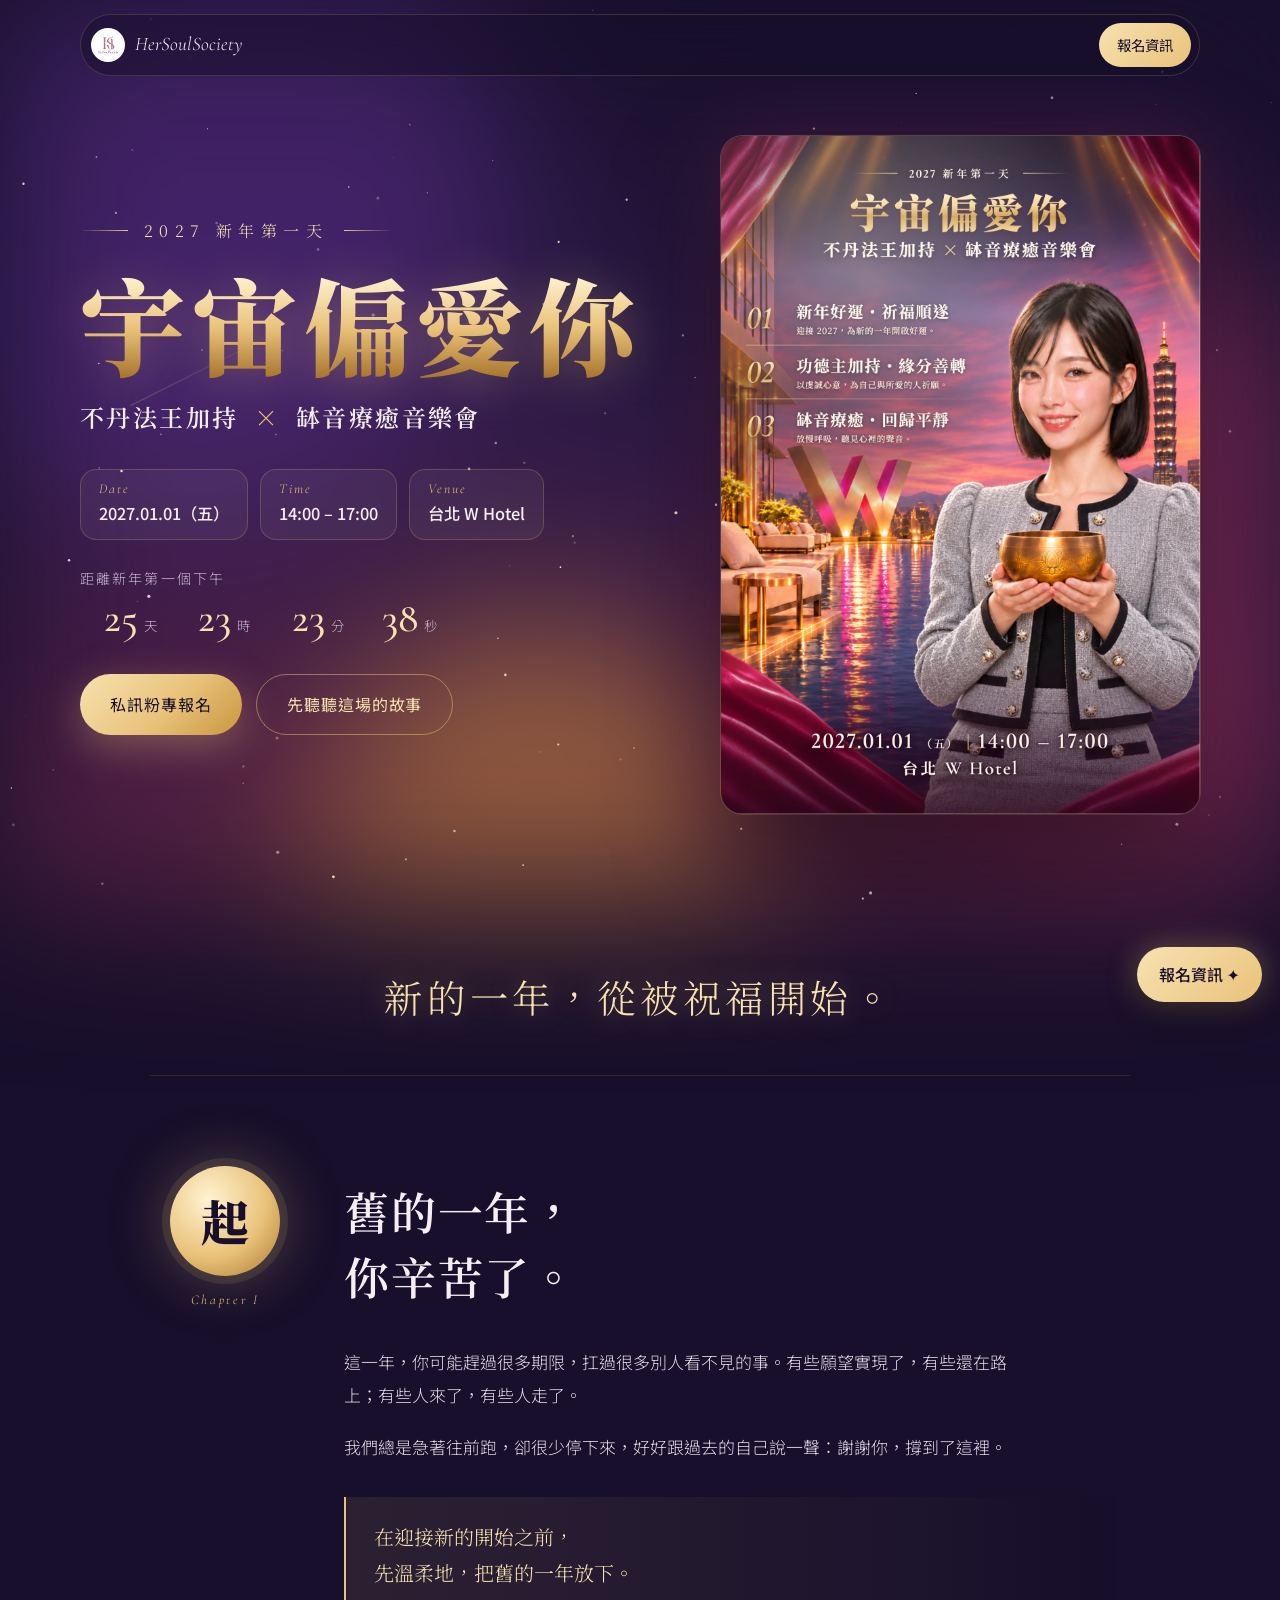
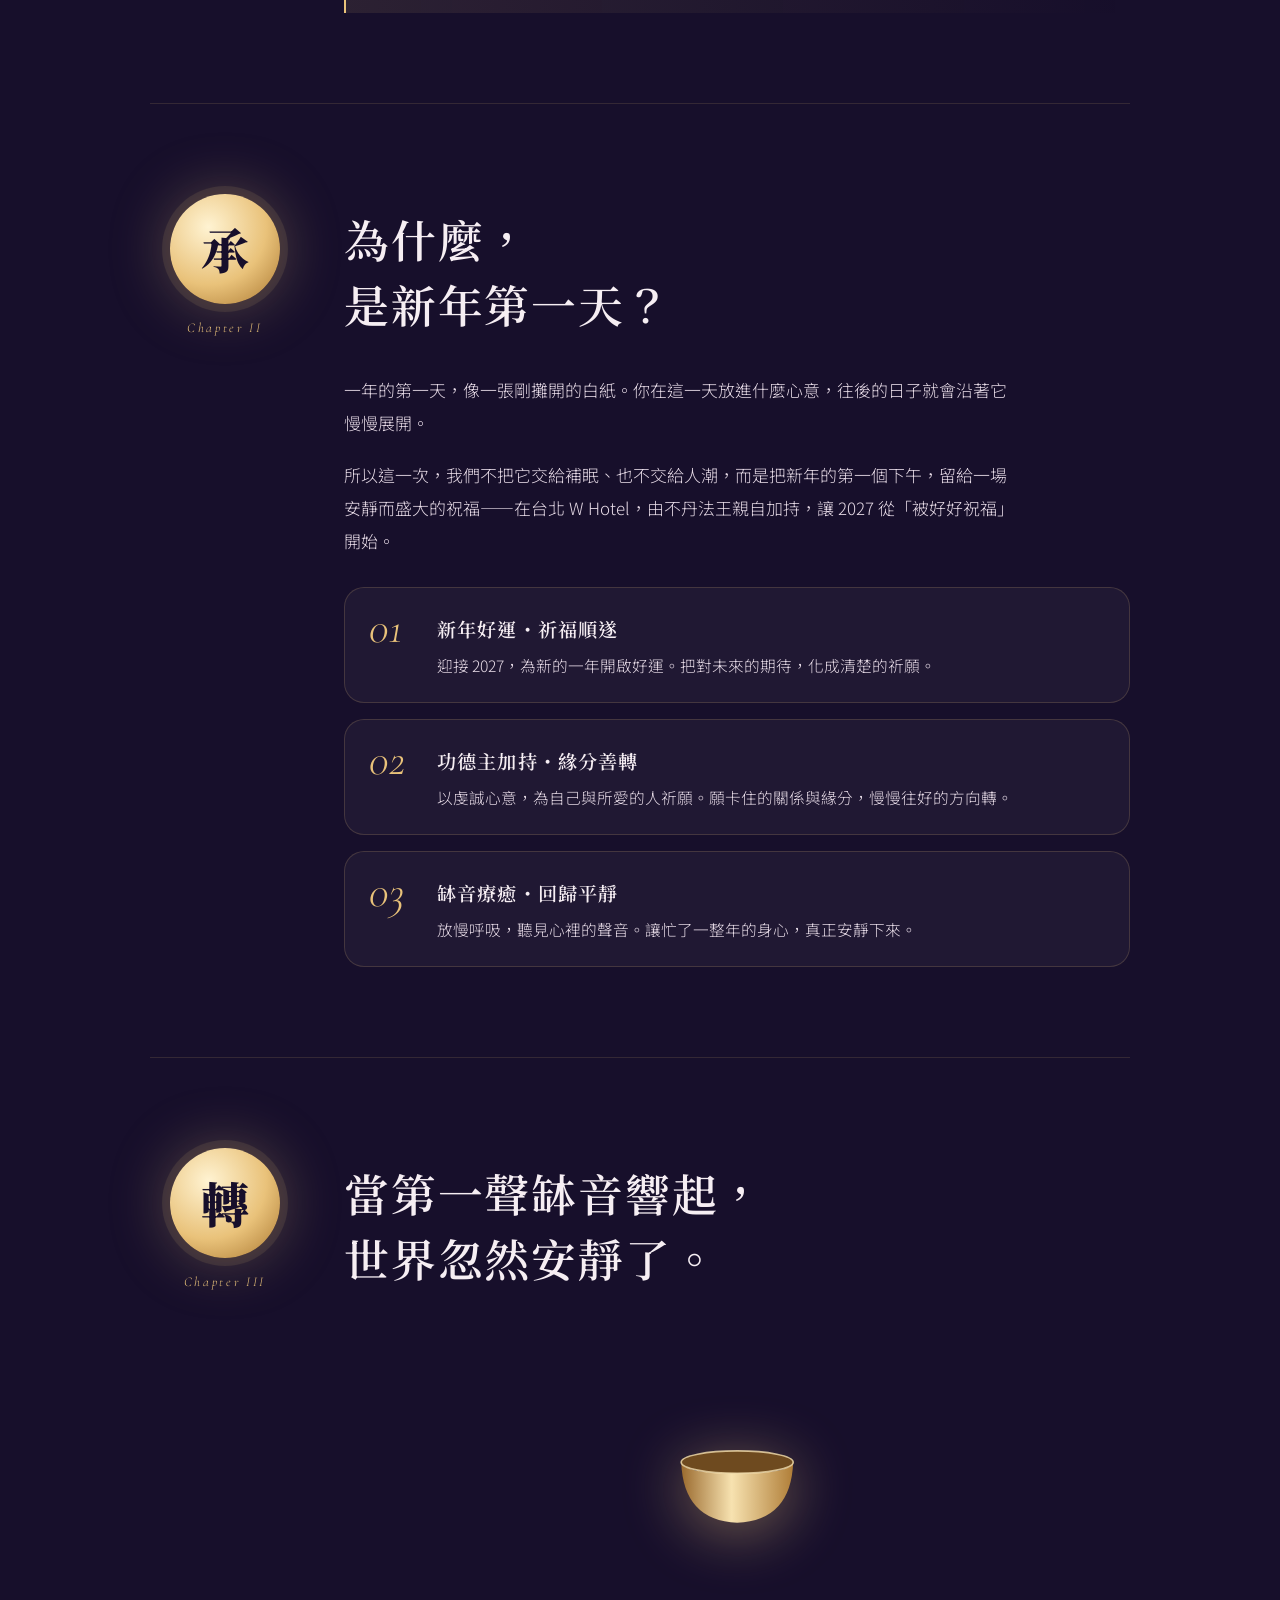
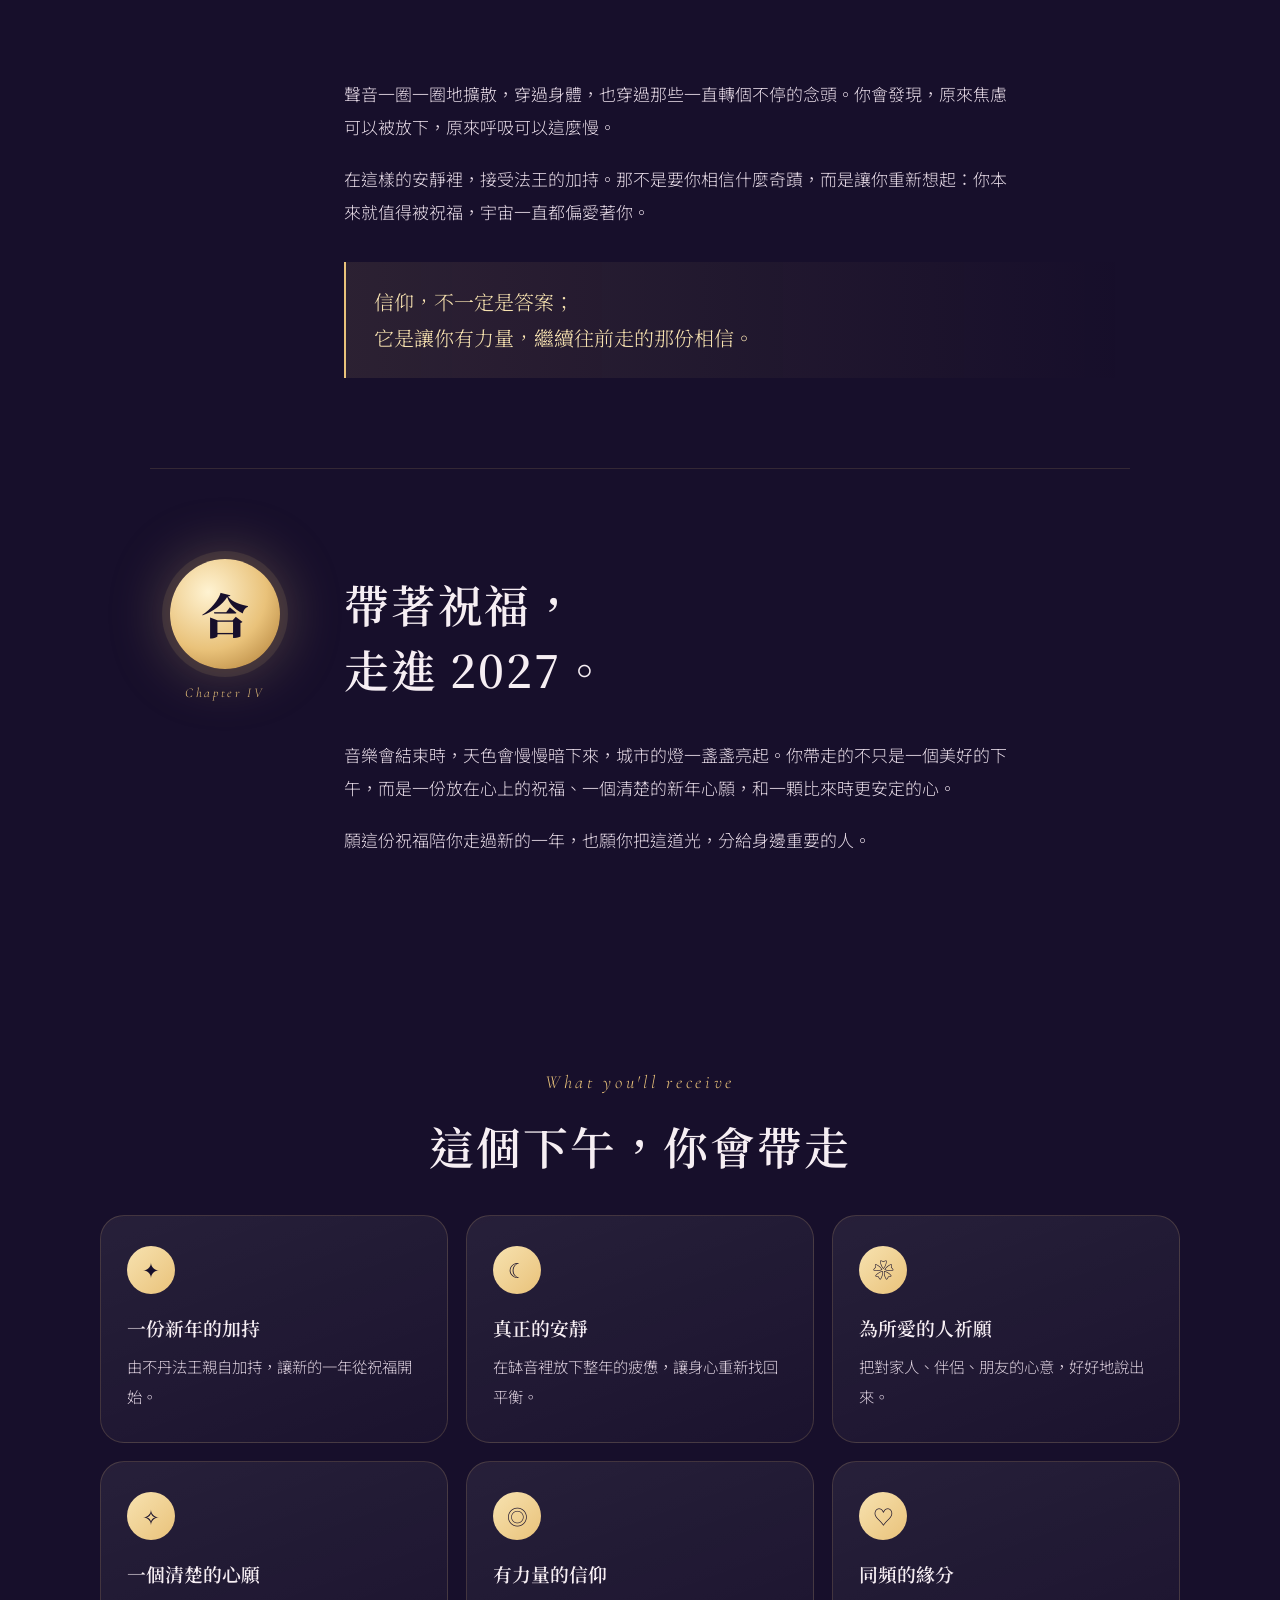
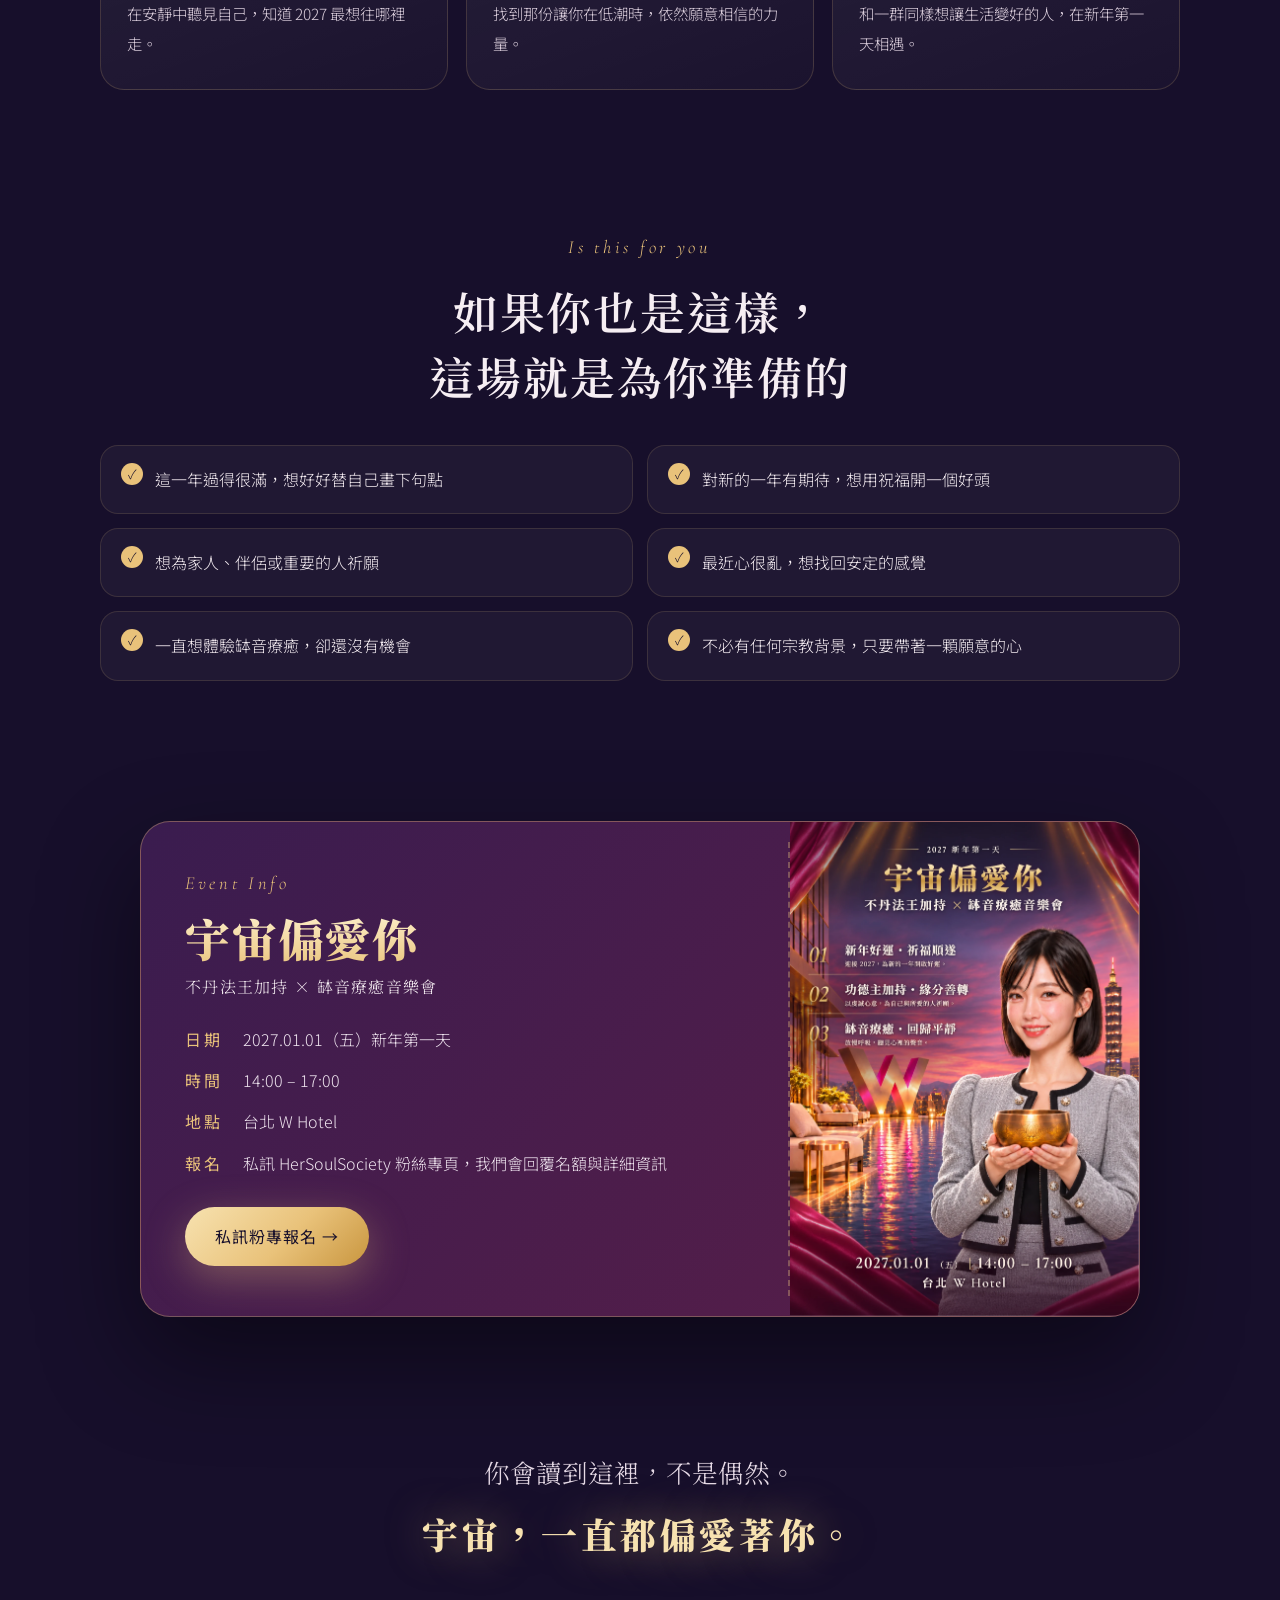
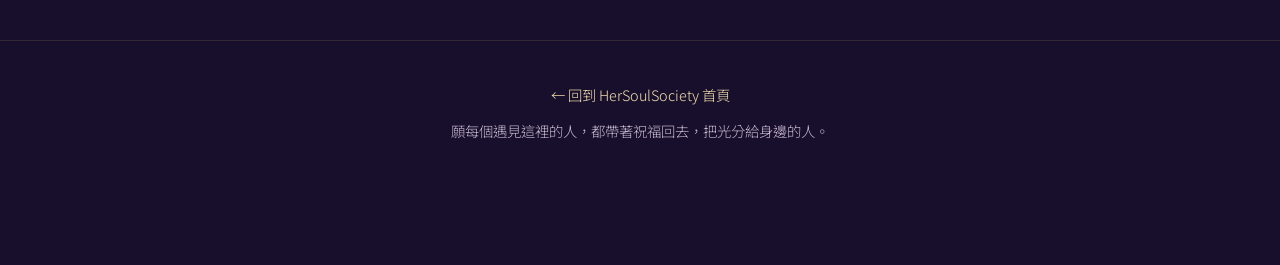
==== newyear-2027.html @ 0fa9db18 "新增 1/1 宇宙偏愛你 專屬活動頁（起承轉合、可以得到什麼、適合誰、倒數），首頁加主打入口 Co-Authored-By: Claude Opus 5.5 <noreply@anthropic.co" ====
<!doctype html>
<html lang="zh-Hant">
<head>
<meta charset="utf-8">
<meta name="viewport" content="width=device-width, initial-scale=1, viewport-fit=cover">
<title>宇宙偏愛你｜2027 新年第一天 不丹法王加持 × 缽音療癒音樂會｜HerSoulSociety</title>
<meta name="description" content="2027.01.01（五）14:00–17:00，台北 W Hotel。新年第一天，在不丹法王的加持與缽音之中，為自己和所愛的人許下新一年的心願。">
<meta property="og:title" content="宇宙偏愛你｜2027 新年第一天 不丹法王加持 × 缽音療癒音樂會">
<meta property="og:description" content="2027.01.01（五）14:00–17:00・台北 W Hotel。把新年的第一個下午，留給自己。">
<meta property="og:image" content="assets/events/2027-01-01_universe-loves-you.webp">
<link rel="icon" href="assets/hs_logo.png">
<link rel="preconnect" href="https://fonts.googleapis.com">
<link rel="preconnect" href="https://fonts.gstatic.com" crossorigin>
<link href="https://fonts.googleapis.com/css2?family=Cormorant+Garamond:ital,wght@0,500;1,400;1,500&family=Noto+Sans+TC:wght@300;400;500&family=Noto+Serif+TC:wght@400;600;900&display=swap" rel="stylesheet">
<link rel="stylesheet" href="newyear.css">
</head>
<body>

<!-- 進場：絲絨布幕拉開 -->
<div class="curtain" aria-hidden="true">
  <i class="c-l"></i><i class="c-r"></i>
  <p class="c-txt"><small>2027 ・ New Year's Day</small>宇宙偏愛你</p>
</div>

<canvas id="stars" aria-hidden="true"></canvas>
<div class="sky" aria-hidden="true"><i class="s1"></i><i class="s2"></i><i class="s3"></i></div>
<div id="bar" aria-hidden="true"></div>

<header class="top">
  <a class="back" href="./"><img src="assets/hs_logo.png" alt=""><span>HerSoulSociety</span></a>
  <a class="top-cta" href="#join">報名資訊</a>
</header>

<main>

  <!-- 首屏 -->
  <section class="hero">
    <div class="hero-text">
      <p class="kicker rv"><span></span>2027 新年第一天<span></span></p>
      <h1 class="title" aria-label="宇宙偏愛你">
        <span style="--i:0">宇</span><span style="--i:1">宙</span><span style="--i:2">偏</span><span style="--i:3">愛</span><span style="--i:4">你</span>
      </h1>
      <p class="sub rv" style="--d:.9s">不丹法王加持 <em>×</em> 缽音療癒音樂會</p>
      <ul class="facts rv" style="--d:1.1s">
        <li><small>Date</small><b>2027.01.01（五）</b></li>
        <li><small>Time</small><b>14:00 – 17:00</b></li>
        <li><small>Venue</small><b>台北 W Hotel</b></li>
      </ul>
      <div class="count rv" style="--d:1.3s" id="count" aria-live="off">
        <span class="cl">距離新年第一個下午</span>
        <div class="cd"><b id="cdD">--</b><small>天</small><b id="cdH">--</b><small>時</small><b id="cdM">--</b><small>分</small><b id="cdS">--</b><small>秒</small></div>
      </div>
      <div class="cta rv" style="--d:1.5s">
        <a class="btn gold" href="https://www.facebook.com/share/1E7W6JuRWN/?mibextid=wwXIfr" target="_blank" rel="noopener"><span>私訊粉專報名</span></a>
        <a class="btn line" href="#rise"><span>先聽聽這場的故事</span></a>
      </div>
    </div>
    <div class="hero-poster rv" style="--d:.5s">
      <div class="tilt" id="tilt">
        <img src="assets/events/2027-01-01_universe-loves-you.webp" alt="宇宙偏愛你 活動海報：2027.01.01（五）14:00–17:00，台北 W Hotel">
        <i class="sheen"></i>
      </div>
    </div>
  </section>

  <p class="lead-line rv">新的一年，<br class="m">從被祝福開始。</p>

  <!-- 起 -->
  <section class="chapter" id="rise">
    <div class="ch-mark rv"><b>起</b><small>Chapter I</small></div>
    <div class="ch-body">
      <h2 class="rv">舊的一年，<br>你辛苦了。</h2>
      <p class="rv">這一年，你可能趕過很多期限，扛過很多別人看不見的事。有些願望實現了，有些還在路上；有些人來了，有些人走了。</p>
      <p class="rv">我們總是急著往前跑，卻很少停下來，好好跟過去的自己說一聲：謝謝你，撐到了這裡。</p>
      <blockquote class="rv">在迎接新的開始之前，<br>先溫柔地，把舊的一年放下。</blockquote>
    </div>
  </section>

  <!-- 承 -->
  <section class="chapter" id="carry">
    <div class="ch-mark rv"><b>承</b><small>Chapter II</small></div>
    <div class="ch-body">
      <h2 class="rv">為什麼，<br>是新年第一天？</h2>
      <p class="rv">一年的第一天，像一張剛攤開的白紙。你在這一天放進什麼心意，往後的日子就會沿著它慢慢展開。</p>
      <p class="rv">所以這一次，我們不把它交給補眠、也不交給人潮，而是把新年的第一個下午，留給一場安靜而盛大的祝福——在台北 W Hotel，由不丹法王親自加持，讓 2027 從「被好好祝福」開始。</p>
      <div class="pillars">
        <article class="pl rv"><em>01</em><h3>新年好運・祈福順遂</h3><p>迎接 2027，為新的一年開啟好運。把對未來的期待，化成清楚的祈願。</p></article>
        <article class="pl rv"><em>02</em><h3>功德主加持・緣分善轉</h3><p>以虔誠心意，為自己與所愛的人祈願。願卡住的關係與緣分，慢慢往好的方向轉。</p></article>
        <article class="pl rv"><em>03</em><h3>缽音療癒・回歸平靜</h3><p>放慢呼吸，聽見心裡的聲音。讓忙了一整年的身心，真正安靜下來。</p></article>
      </div>
    </div>
  </section>

  <!-- 轉 -->
  <section class="chapter turn" id="turn">
    <div class="ch-mark rv"><b>轉</b><small>Chapter III</small></div>
    <div class="ch-body">
      <h2 class="rv">當第一聲缽音響起，<br>世界忽然安靜了。</h2>
      <div class="bowl-wrap rv" aria-hidden="true">
        <i class="wave"></i><i class="wave"></i><i class="wave"></i><i class="wave"></i>
        <svg class="bowl" viewBox="0 0 120 80"><defs><linearGradient id="bg" x1="0" x2="1"><stop offset="0" stop-color="#9A6A2E"/><stop offset=".45" stop-color="#F7E2B0"/><stop offset="1" stop-color="#B07E38"/></linearGradient></defs>
          <ellipse cx="60" cy="18" rx="50" ry="10" fill="#6E4A1F"/><path d="M10 18 Q12 70 60 72 Q108 70 110 18 Q108 28 60 28 Q12 28 10 18Z" fill="url(#bg)"/><ellipse cx="60" cy="18" rx="50" ry="10" fill="none" stroke="#F7E2B0" stroke-width="1.5" opacity=".8"/></svg>
      </div>
      <p class="rv">聲音一圈一圈地擴散，穿過身體，也穿過那些一直轉個不停的念頭。你會發現，原來焦慮可以被放下，原來呼吸可以這麼慢。</p>
      <p class="rv">在這樣的安靜裡，接受法王的加持。那不是要你相信什麼奇蹟，而是讓你重新想起：你本來就值得被祝福，宇宙一直都偏愛著你。</p>
      <blockquote class="rv">信仰，不一定是答案；<br>它是讓你有力量，繼續往前走的那份相信。</blockquote>
    </div>
  </section>

  <!-- 合 -->
  <section class="chapter" id="close">
    <div class="ch-mark rv"><b>合</b><small>Chapter IV</small></div>
    <div class="ch-body">
      <h2 class="rv">帶著祝福，<br>走進 2027。</h2>
      <p class="rv">音樂會結束時，天色會慢慢暗下來，城市的燈一盞盞亮起。你帶走的不只是一個美好的下午，而是一份放在心上的祝福、一個清楚的新年心願，和一顆比來時更安定的心。</p>
      <p class="rv">願這份祝福陪你走過新的一年，也願你把這道光，分給身邊重要的人。</p>
    </div>
  </section>

  <!-- 你可以得到什麼 -->
  <section class="gain">
    <p class="label rv">What you'll receive</p>
    <h2 class="rv">這個下午，你會帶走</h2>
    <div class="gain-grid">
      <article class="g rv"><i>✦</i><h3>一份新年的加持</h3><p>由不丹法王親自加持，讓新的一年從祝福開始。</p></article>
      <article class="g rv"><i>☾</i><h3>真正的安靜</h3><p>在缽音裡放下整年的疲憊，讓身心重新找回平衡。</p></article>
      <article class="g rv"><i>❀</i><h3>為所愛的人祈願</h3><p>把對家人、伴侶、朋友的心意，好好地說出來。</p></article>
      <article class="g rv"><i>✧</i><h3>一個清楚的心願</h3><p>在安靜中聽見自己，知道 2027 最想往哪裡走。</p></article>
      <article class="g rv"><i>◎</i><h3>有力量的信仰</h3><p>找到那份讓你在低潮時，依然願意相信的力量。</p></article>
      <article class="g rv"><i>♡</i><h3>同頻的緣分</h3><p>和一群同樣想讓生活變好的人，在新年第一天相遇。</p></article>
    </div>
  </section>

  <!-- 適合誰 -->
  <section class="for">
    <p class="label rv">Is this for you</p>
    <h2 class="rv">如果你也是這樣，<br>這場就是為你準備的</h2>
    <ul class="for-list">
      <li class="rv">這一年過得很滿，想好好替自己畫下句點</li>
      <li class="rv">對新的一年有期待，想用祝福開一個好頭</li>
      <li class="rv">想為家人、伴侶或重要的人祈願</li>
      <li class="rv">最近心很亂，想找回安定的感覺</li>
      <li class="rv">一直想體驗缽音療癒，卻還沒有機會</li>
      <li class="rv">不必有任何宗教背景，只要帶著一顆願意的心</li>
    </ul>
  </section>

  <!-- 報名資訊 -->
  <section class="join" id="join">
    <div class="ticket rv">
      <div class="t-left">
        <p class="label">Event Info</p>
        <h2>宇宙偏愛你</h2>
        <p class="t-sub">不丹法王加持 × 缽音療癒音樂會</p>
        <dl>
          <dt>日期</dt><dd>2027.01.01（五）新年第一天</dd>
          <dt>時間</dt><dd>14:00 – 17:00</dd>
          <dt>地點</dt><dd>台北 W Hotel</dd>
          <dt>報名</dt><dd>私訊 HerSoulSociety 粉絲專頁，我們會回覆名額與詳細資訊</dd>
        </dl>
        <a class="btn gold" href="https://www.facebook.com/share/1E7W6JuRWN/?mibextid=wwXIfr" target="_blank" rel="noopener"><span>私訊粉專報名 →</span></a>
      </div>
      <div class="t-right"><img src="assets/events/2027-01-01_universe-loves-you.webp" alt="" loading="lazy"></div>
    </div>
  </section>

  <p class="final rv">你會讀到這裡，不是偶然。<br><b>宇宙，一直都偏愛著你。</b></p>
</main>

<footer>
  <a href="./">← 回到 HerSoulSociety 首頁</a>
  <span>願每個遇見這裡的人，都帶著祝福回去，把光分給身邊的人。</span>
</footer>

<a class="float-cta" href="#join">報名資訊 ✦</a>

<script src="newyear.js"></script>
</body>
</html>
---- newyear.css ----
/* 2027 新年音樂會 專屬頁：配色取自海報（夜紫、絲絨酒紅、金） */
:root{
  --night:#170F2B; --plum:#2C1A45; --wine:#7A1E4B; --magenta:#C2457E;
  --gold:#E9C27A; --gold2:#F7E2B0; --cream:#F6EEF3; --muted:#C9B8D2;
  --serif:"Noto Serif TC",serif; --sans:"Noto Sans TC",system-ui,sans-serif; --en:"Cormorant Garamond",serif;
  --ease:cubic-bezier(.22,.8,.24,1);
}
*{box-sizing:border-box;margin:0;padding:0}
html{overflow-x:clip;scroll-behavior:smooth;scroll-padding-top:80px}
body{background:var(--night);color:var(--cream);font-family:var(--sans);font-weight:300;line-height:1.95;-webkit-font-smoothing:antialiased}
a{color:inherit;text-decoration:none}
img{display:block;max-width:100%}
::selection{background:var(--gold);color:var(--night)}

/* ── 進場布幕 ── */
.curtain{position:fixed;inset:0;z-index:100;pointer-events:none}
.curtain i{position:absolute;top:0;bottom:0;width:51%;
  background:repeating-linear-gradient(90deg,#4A0E2C 0 18px,#7A1E4B 34px,#5A1235 52px,#8E2A5A 66px,#4A0E2C 84px);
  box-shadow:inset 0 -80px 120px rgba(0,0,0,.45);animation:open 1.6s 1.1s var(--ease) forwards}
.curtain .c-l{left:0;transform-origin:left}.curtain .c-r{right:0;transform-origin:right;animation-name:openR}
@keyframes open{to{transform:translateX(-100%) scaleX(.6)}}
@keyframes openR{to{transform:translateX(100%) scaleX(.6)}}
.c-txt{position:absolute;inset:0;display:flex;flex-direction:column;align-items:center;justify-content:center;z-index:2;
  font-family:var(--serif);font-weight:900;font-size:clamp(2.4rem,7vw,4.4rem);letter-spacing:.12em;color:var(--gold2);
  text-shadow:0 0 40px rgba(233,194,122,.6);animation:ctxt 2.4s var(--ease) forwards}
.c-txt small{font-family:var(--en);font-style:italic;font-weight:400;font-size:1.1rem;letter-spacing:.3em;opacity:.8}
@keyframes ctxt{0%{opacity:0;filter:blur(10px)}30%,55%{opacity:1;filter:blur(0)}100%{opacity:0;transform:scale(1.08)}}

/* ── 背景：星空與流動的光 ── */
#stars{position:fixed;inset:0;width:100%;height:100%;z-index:-1;pointer-events:none}
.sky{position:fixed;inset:0;z-index:-2;overflow:hidden;filter:blur(80px);
  background:linear-gradient(180deg,#170F2B 0%,#2C1A45 45%,#4A1D45 80%,#5E2240 100%)}
.sky i{position:absolute;border-radius:50%;opacity:.55}
.s1{width:50vw;height:50vw;left:-10vw;top:-10vw;background:#5B2E8C;animation:d1 26s ease-in-out infinite alternate}
.s2{width:44vw;height:44vw;right:-12vw;top:30vh;background:#B23A6E;animation:d2 30s ease-in-out infinite alternate}
.s3{width:36vw;height:36vw;left:24vw;bottom:-14vw;background:#C98A3A;opacity:.35;animation:d1 34s ease-in-out infinite alternate-reverse}
@keyframes d1{to{transform:translate(12vw,12vh) scale(1.15)}}
@keyframes d2{to{transform:translate(-14vw,-10vh) scale(.9)}}
#bar{position:fixed;left:0;top:0;height:3px;width:100%;z-index:60;transform-origin:0 50%;transform:scaleX(0);
  background:linear-gradient(90deg,var(--magenta),var(--gold))}

/* ── 頂部 ── */
.top{position:fixed;top:14px;left:50%;transform:translateX(-50%);z-index:50;width:min(1120px,calc(100% - 28px));
  display:flex;justify-content:space-between;align-items:center;padding:8px 8px 8px 10px;border-radius:999px;
  background:rgba(23,15,43,.5);backdrop-filter:blur(16px);-webkit-backdrop-filter:blur(16px);border:1px solid rgba(233,194,122,.18)}
.back{display:flex;align-items:center;gap:10px;font-family:var(--en);font-style:italic;font-size:1.2rem}
.back img{width:34px;height:34px;border-radius:50%;background:#fff}
.top-cta{padding:8px 18px;border-radius:999px;font-size:.9rem;font-weight:400;color:var(--night);background:linear-gradient(135deg,var(--gold2),var(--gold))}

/* ── 共用 ── */
.rv{opacity:0;transform:translateY(34px);filter:blur(8px);transition:opacity 1.1s var(--ease),transform 1.1s var(--ease),filter 1.1s var(--ease);transition-delay:var(--d,0s)}
.rv.in{opacity:1;transform:none;filter:none}
.label{font-family:var(--en);font-style:italic;font-size:1.15rem;letter-spacing:.2em;color:var(--gold)}
h2{font-family:var(--serif);font-weight:600;font-size:clamp(1.8rem,4.2vw,2.8rem);line-height:1.45;letter-spacing:.04em;margin:.3em 0 .8em}
.btn{position:relative;display:inline-flex;align-items:center;justify-content:center;padding:14px 30px;border-radius:999px;font-weight:400;letter-spacing:.06em;overflow:hidden;transition:transform .4s var(--ease),box-shadow .4s}
.btn:hover{transform:translateY(-3px)}
.btn.gold{color:var(--night);background:linear-gradient(135deg,var(--gold2),var(--gold) 55%,#C9963F);box-shadow:0 12px 40px rgba(233,194,122,.35)}
.btn.gold::after{content:"";position:absolute;inset:0;background:linear-gradient(110deg,transparent 30%,rgba(255,255,255,.7) 50%,transparent 70%);transform:translateX(-120%);animation:shine 3.6s 2.5s ease-in-out infinite}
@keyframes shine{40%,100%{transform:translateX(120%)}}
.btn.line{border:1px solid rgba(233,194,122,.5);color:var(--gold2)}
.btn.line:hover{background:rgba(233,194,122,.1)}
.btn span{position:relative;z-index:1}

/* ── 首屏 ── */
.hero{min-height:100svh;display:grid;grid-template-columns:1.1fr .9fr;gap:56px;align-items:center;width:min(1120px,calc(100% - 40px));margin:0 auto;padding:120px 0 70px}
.kicker{display:flex;align-items:center;gap:16px;font-family:var(--serif);letter-spacing:.4em;color:var(--gold2);font-size:1rem}
.kicker span{width:48px;height:1px;background:linear-gradient(90deg,transparent,var(--gold))}
.kicker span:last-child{transform:scaleX(-1)}
.title{font-family:var(--serif);font-weight:900;font-size:clamp(3.4rem,10vw,6.6rem);line-height:1.15;letter-spacing:.06em;margin:.15em 0 .1em;white-space:nowrap}
.title span{display:inline-block;background:linear-gradient(180deg,#FFF3D2 10%,var(--gold) 55%,#A9762F 95%);-webkit-background-clip:text;background-clip:text;color:transparent;
  filter:drop-shadow(0 4px 24px rgba(233,194,122,.35));opacity:0;transform:translateY(40px) scale(.9);animation:rise 1.2s calc(2.2s + var(--i)*.13s) var(--ease) forwards}
@keyframes rise{to{opacity:1;transform:none}}
.sub{font-family:var(--serif);font-weight:600;font-size:clamp(1.1rem,2.4vw,1.5rem);letter-spacing:.1em}
.sub em{font-style:normal;color:var(--gold);margin:0 .3em}
.facts{list-style:none;display:flex;flex-wrap:wrap;gap:12px;margin:28px 0 22px}
.facts li{padding:10px 18px;border-radius:16px;background:rgba(255,255,255,.05);border:1px solid rgba(233,194,122,.22)}
.facts small{display:block;font-family:var(--en);font-style:italic;color:var(--gold);letter-spacing:.15em;font-size:.85rem;line-height:1.3}
.facts b{font-weight:500;font-size:1.02rem}
.count{margin-bottom:30px}
.cl{font-size:.88rem;color:var(--muted);letter-spacing:.15em}
.cd{display:flex;align-items:baseline;gap:6px;flex-wrap:wrap}
.cd b{font-family:var(--en);font-size:2.6rem;font-weight:500;color:var(--gold2);min-width:1.4em;text-align:right;line-height:1.2}
.cd small{margin-right:10px;color:var(--muted)}
.cta{display:flex;flex-wrap:wrap;gap:14px}
.hero-poster{perspective:1200px}
.tilt{position:relative;border-radius:22px;overflow:hidden;box-shadow:0 40px 100px rgba(0,0,0,.55),0 0 0 1px rgba(233,194,122,.3),0 0 80px rgba(194,69,126,.25);
  transform:rotateX(var(--rx,0deg)) rotateY(var(--ry,0deg));transition:transform .6s var(--ease);animation:float 7s ease-in-out infinite}
@keyframes float{50%{translate:0 -12px}}
.sheen{position:absolute;inset:0;background:radial-gradient(circle at var(--mx,30%) var(--my,20%),rgba(255,240,210,.35),transparent 45%);mix-blend-mode:screen;pointer-events:none}

.lead-line{text-align:center;font-family:var(--serif);font-size:clamp(1.6rem,4vw,2.4rem);letter-spacing:.12em;color:var(--gold2);padding:60px 20px 40px;text-shadow:0 0 30px rgba(233,194,122,.35)}
br.m{display:none}

/* ── 起承轉合 ── */
.chapter{display:grid;grid-template-columns:150px 1fr;gap:44px;width:min(980px,calc(100% - 40px));margin:0 auto;padding:90px 0;border-top:1px solid rgba(233,194,122,.14)}
.ch-mark{position:sticky;top:110px;align-self:start;text-align:center}
.ch-mark b{display:grid;place-items:center;width:110px;height:110px;margin:0 auto;border-radius:50%;font-family:var(--serif);font-weight:900;font-size:3rem;color:var(--night);
  background:radial-gradient(circle at 35% 30%,#FFF3D2,var(--gold) 55%,#A9762F);box-shadow:0 0 0 8px rgba(233,194,122,.1),0 0 60px rgba(233,194,122,.35)}
.ch-mark small{display:block;margin-top:12px;font-family:var(--en);font-style:italic;letter-spacing:.2em;color:var(--gold)}
.ch-body p{font-size:1.06rem;color:#E6DAE6;margin-bottom:1.1em;max-width:40em}
blockquote{margin:34px 0 0;padding:22px 28px;border-left:2px solid var(--gold);font-family:var(--serif);font-size:1.25rem;line-height:1.8;color:var(--gold2);
  background:linear-gradient(90deg,rgba(233,194,122,.1),transparent)}
.pillars{display:grid;gap:16px;margin-top:30px}
.pl{position:relative;padding:22px 26px 20px 92px;border-radius:20px;background:rgba(255,255,255,.04);border:1px solid rgba(233,194,122,.18);transition:background .4s,transform .4s var(--ease)}
.pl:hover{background:rgba(233,194,122,.08);transform:translateX(6px)}
.pl em{position:absolute;left:24px;top:14px;font-family:var(--en);font-size:2.8rem;font-style:italic;color:var(--gold);line-height:1.2}
.pl h3{font-family:var(--serif);font-weight:600;font-size:1.2rem;letter-spacing:.06em}
.pl p{margin:4px 0 0;font-size:.98rem}

.turn .bowl-wrap{position:relative;width:min(320px,80vw);aspect-ratio:1;margin:10px auto 30px;display:grid;place-items:center}
.bowl{width:42%;position:relative;z-index:2;filter:drop-shadow(0 10px 30px rgba(233,194,122,.45))}
.wave{position:absolute;inset:0;border-radius:50%;border:1.5px solid var(--gold);opacity:0;animation:wave 5.2s linear infinite}
.wave:nth-child(2){animation-delay:1.3s}.wave:nth-child(3){animation-delay:2.6s}.wave:nth-child(4){animation-delay:3.9s}
@keyframes wave{0%{transform:scale(.25);opacity:.9}100%{transform:scale(1);opacity:0}}

/* ── 得到什麼 ── */
.gain,.for{width:min(1080px,calc(100% - 40px));margin:0 auto;padding:100px 0 40px;text-align:center}
.gain-grid{display:grid;grid-template-columns:repeat(3,1fr);gap:18px;margin-top:10px;text-align:left}
.g{position:relative;padding:30px 26px;border-radius:24px;background:linear-gradient(160deg,rgba(255,255,255,.07),rgba(255,255,255,.02));border:1px solid rgba(233,194,122,.18);
  overflow:hidden;transition:transform .5s var(--ease),border-color .5s}
.g::before{content:"";position:absolute;inset:-1px;background:radial-gradient(circle at 50% 0,rgba(233,194,122,.25),transparent 60%);opacity:0;transition:opacity .5s}
.g:hover{transform:translateY(-6px);border-color:rgba(233,194,122,.5)}
.g:hover::before{opacity:1}
.g i{display:grid;place-items:center;width:48px;height:48px;border-radius:50%;font-style:normal;font-size:1.3rem;color:var(--night);background:linear-gradient(135deg,var(--gold2),var(--gold))}
.g h3{font-family:var(--serif);font-weight:600;font-size:1.18rem;margin:16px 0 6px}
.g p{font-size:.96rem;color:#DCCFDD}
.rv.g:nth-child(3n+2){transition-delay:.12s}.rv.g:nth-child(3n){transition-delay:.24s}

.for-list{list-style:none;display:grid;grid-template-columns:repeat(2,1fr);gap:14px;text-align:left;margin-top:10px}
.for-list li{position:relative;padding:18px 22px 18px 54px;border-radius:18px;background:rgba(255,255,255,.04);border:1px solid rgba(233,194,122,.14)}
.for-list li::before{content:"✓";position:absolute;left:20px;top:17px;width:22px;height:22px;border-radius:50%;display:grid;place-items:center;font-size:.8rem;line-height:1;color:var(--night);background:var(--gold)}

/* ── 報名票券 ── */
.join{width:min(1000px,calc(100% - 40px));margin:0 auto;padding:100px 0 40px}
.ticket{display:grid;grid-template-columns:1.3fr .7fr;border-radius:30px;overflow:hidden;background:linear-gradient(135deg,#3A1C4F,#5A1E48);
  border:1px solid rgba(233,194,122,.35);box-shadow:0 40px 100px rgba(0,0,0,.45)}
.t-left{padding:44px 44px 40px;position:relative}
.t-left::after{content:"";position:absolute;right:0;top:20px;bottom:20px;border-right:2px dashed rgba(233,194,122,.35)}
.t-left h2{margin:.1em 0 0;font-weight:900;background:linear-gradient(180deg,#FFF3D2,var(--gold));-webkit-background-clip:text;background-clip:text;color:transparent}
.t-sub{font-family:var(--serif);letter-spacing:.08em;margin-bottom:22px}
dl{display:grid;grid-template-columns:auto 1fr;gap:10px 20px;margin-bottom:28px}
dt{color:var(--gold);letter-spacing:.2em;font-weight:400}
dd{color:#EFE4EF}
.t-right img{width:100%;height:100%;object-fit:cover;object-position:50% 20%}

.final{text-align:center;font-family:var(--serif);font-size:clamp(1.2rem,3vw,1.6rem);line-height:2;padding:90px 20px 70px;color:#E6DAE6}
.final b{display:block;font-weight:900;font-size:1.4em;letter-spacing:.1em;color:var(--gold2);text-shadow:0 0 40px rgba(233,194,122,.5)}
footer{display:flex;flex-direction:column;align-items:center;gap:8px;padding:40px 20px 120px;border-top:1px solid rgba(233,194,122,.14);font-size:.9rem;color:var(--muted);text-align:center}
footer a{color:var(--gold2)}

.float-cta{position:fixed;right:18px;bottom:18px;z-index:40;padding:12px 22px;border-radius:999px;color:var(--night);font-weight:500;
  background:linear-gradient(135deg,var(--gold2),var(--gold));box-shadow:0 10px 30px rgba(0,0,0,.4),0 0 30px rgba(233,194,122,.4);
  transform:translateY(120px);transition:transform .6s var(--ease)}
.float-cta.on{transform:none}

/* ── 手機 ── */
@media (max-width:820px){
  .hero{grid-template-columns:1fr;gap:34px;padding-top:100px;text-align:center}
  .hero-poster{order:-1;width:min(330px,78vw);margin:0 auto}
  .kicker,.facts,.cta,.cd{justify-content:center}
  .chapter{grid-template-columns:1fr;gap:20px;padding:70px 0}
  .ch-mark{position:static;display:flex;align-items:center;gap:14px;text-align:left}
  .ch-mark b{width:70px;height:70px;font-size:2rem;margin:0}
  .gain-grid{grid-template-columns:1fr}
  .for-list{grid-template-columns:1fr}
  .ticket{grid-template-columns:1fr}
  .t-left{padding:32px 24px}
  .t-left::after{display:none}
  .t-right{display:none}
  .pl{padding-left:76px}
  .pl em{left:18px;font-size:2.3rem}
  br.m{display:inline}
  .top-cta{display:none}
}

@media (prefers-reduced-motion:reduce){
  *,*::before,*::after{animation:none!important;transition:none!important}
  .curtain{display:none}
  .rv{opacity:1;transform:none;filter:none}
  .title span{opacity:1;transform:none}
}
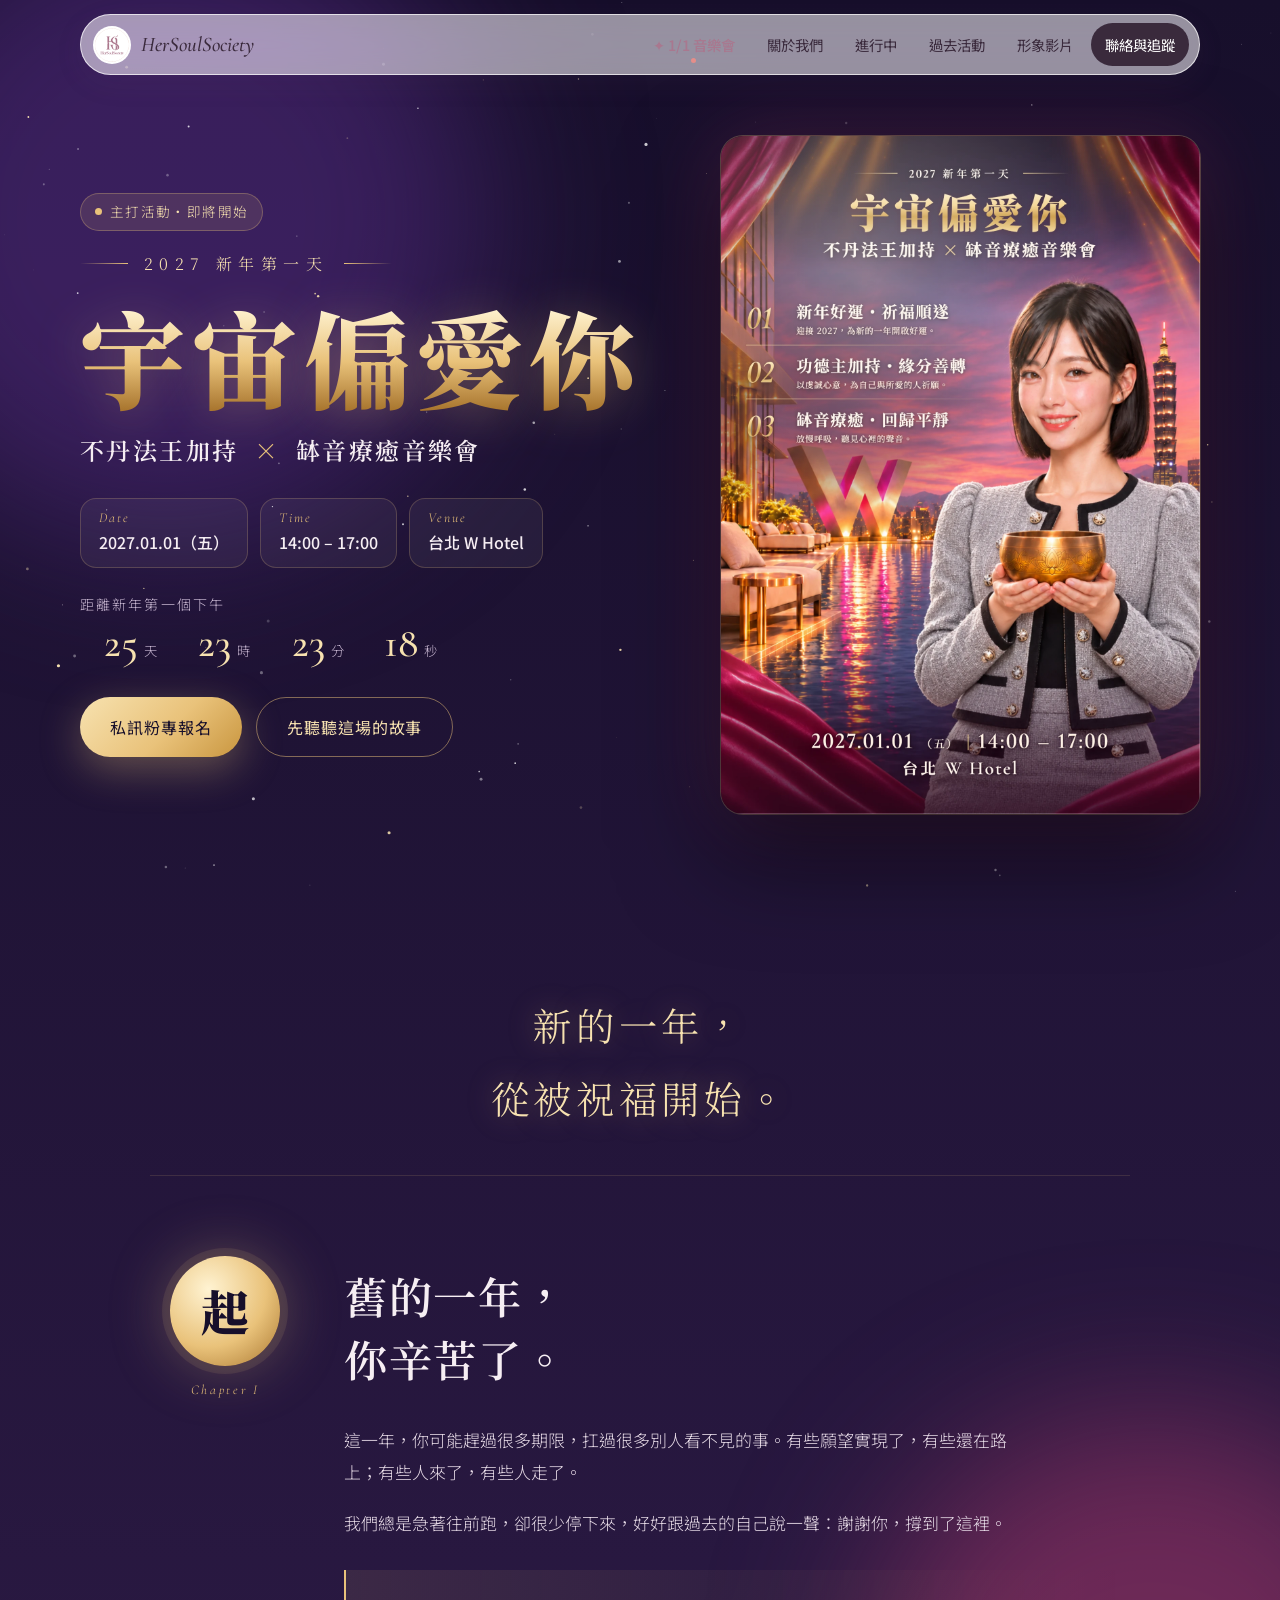
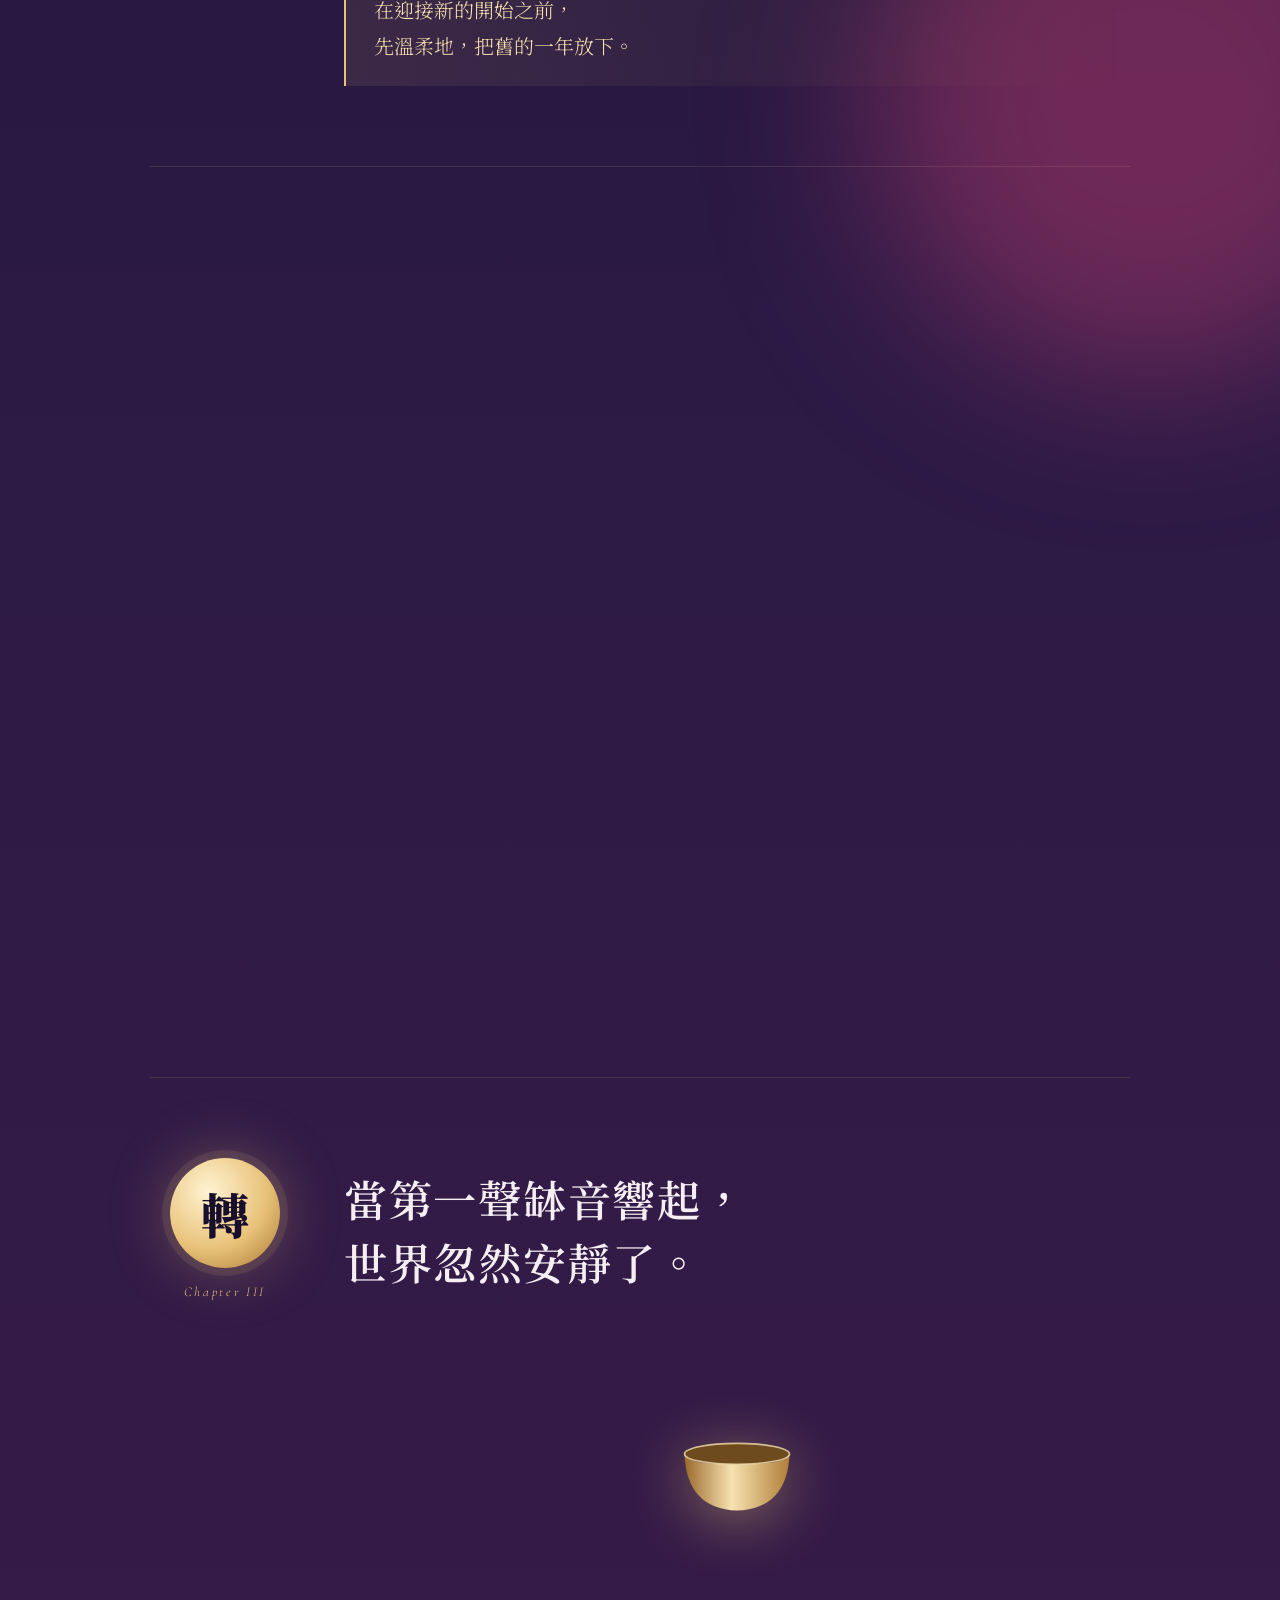
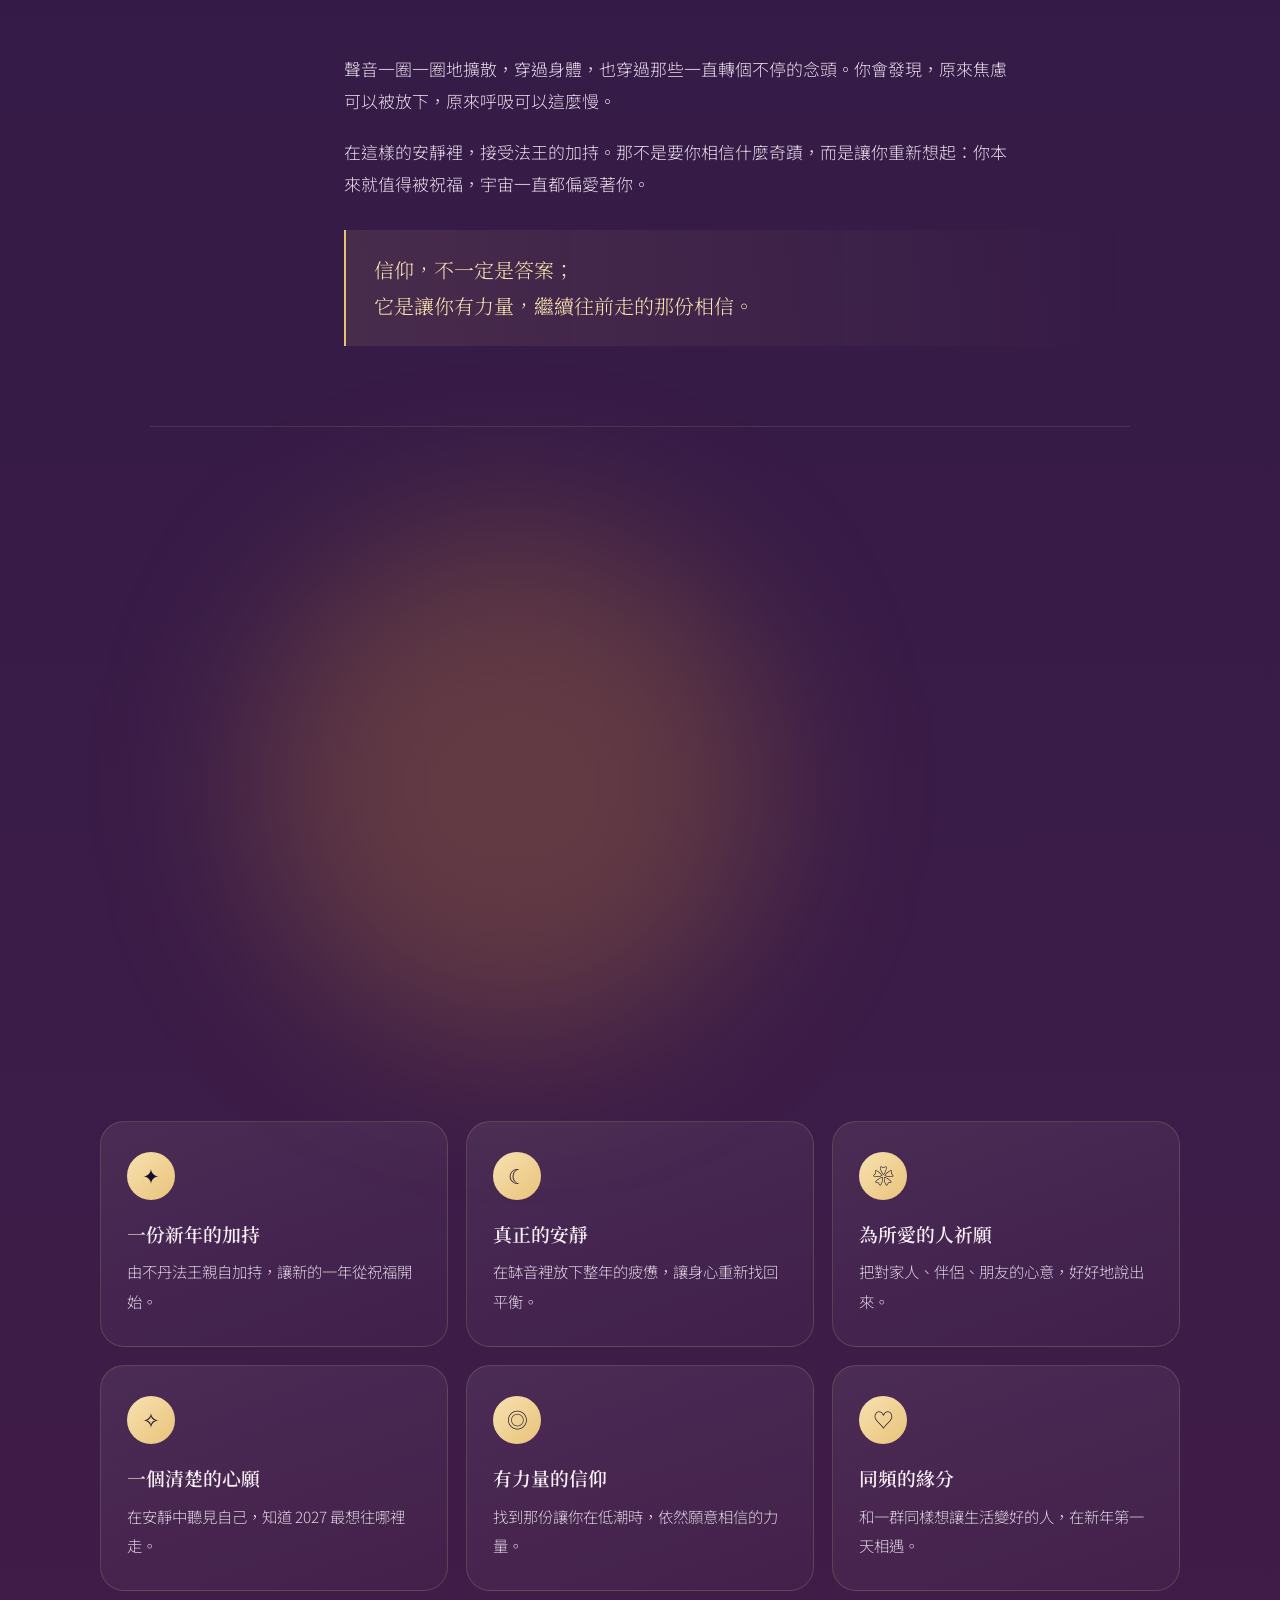
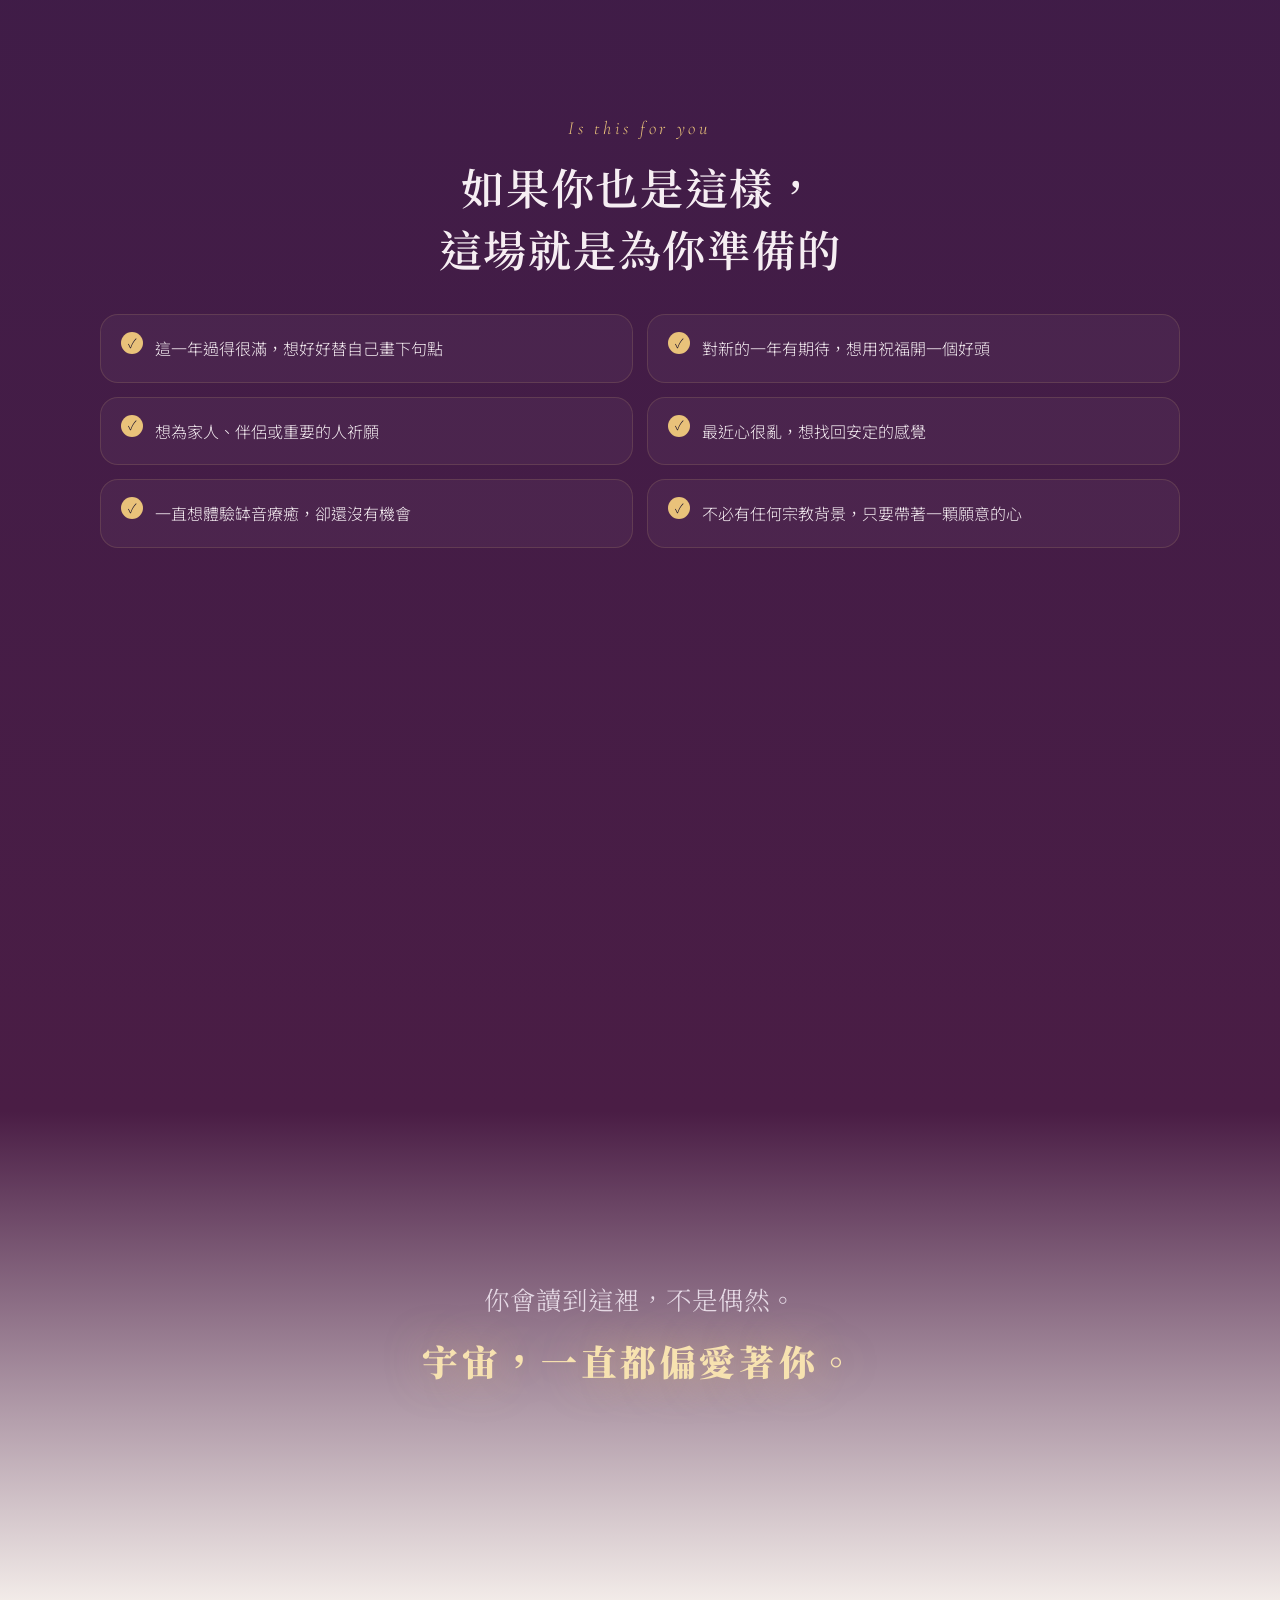
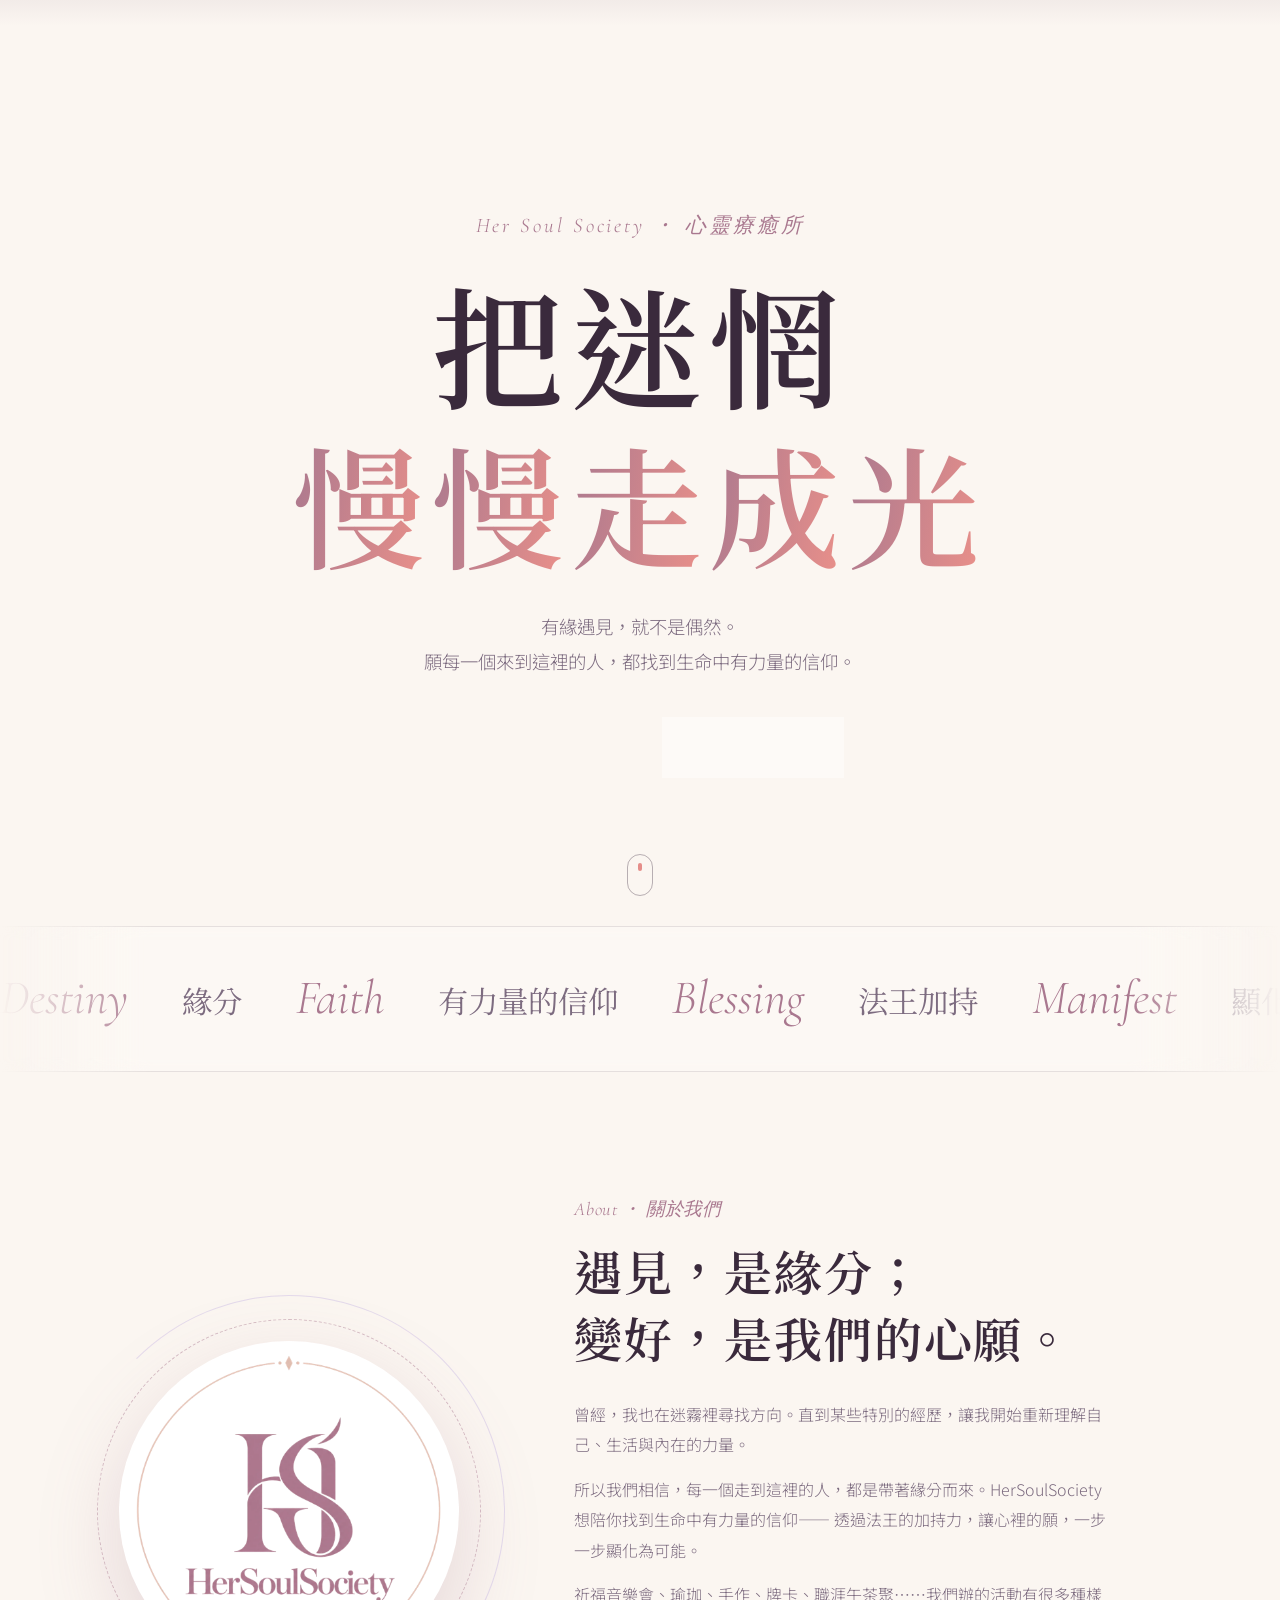
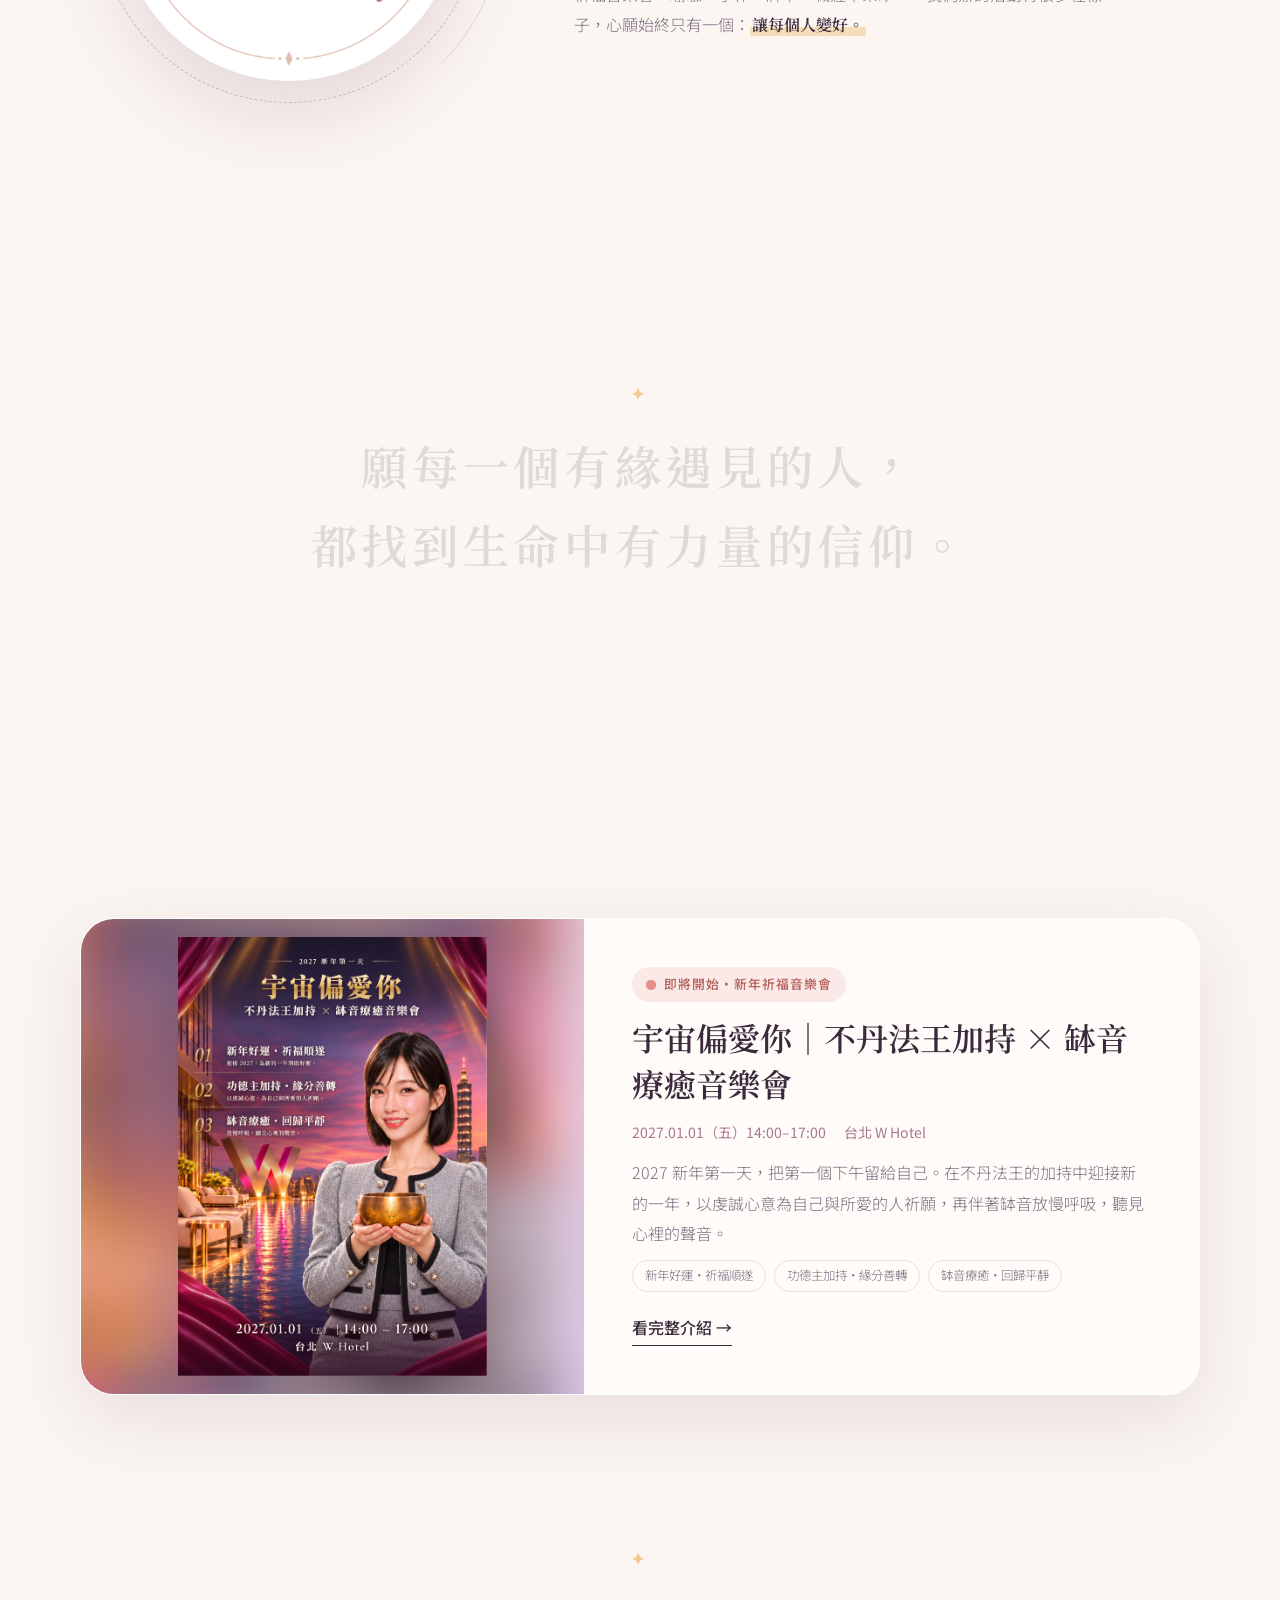
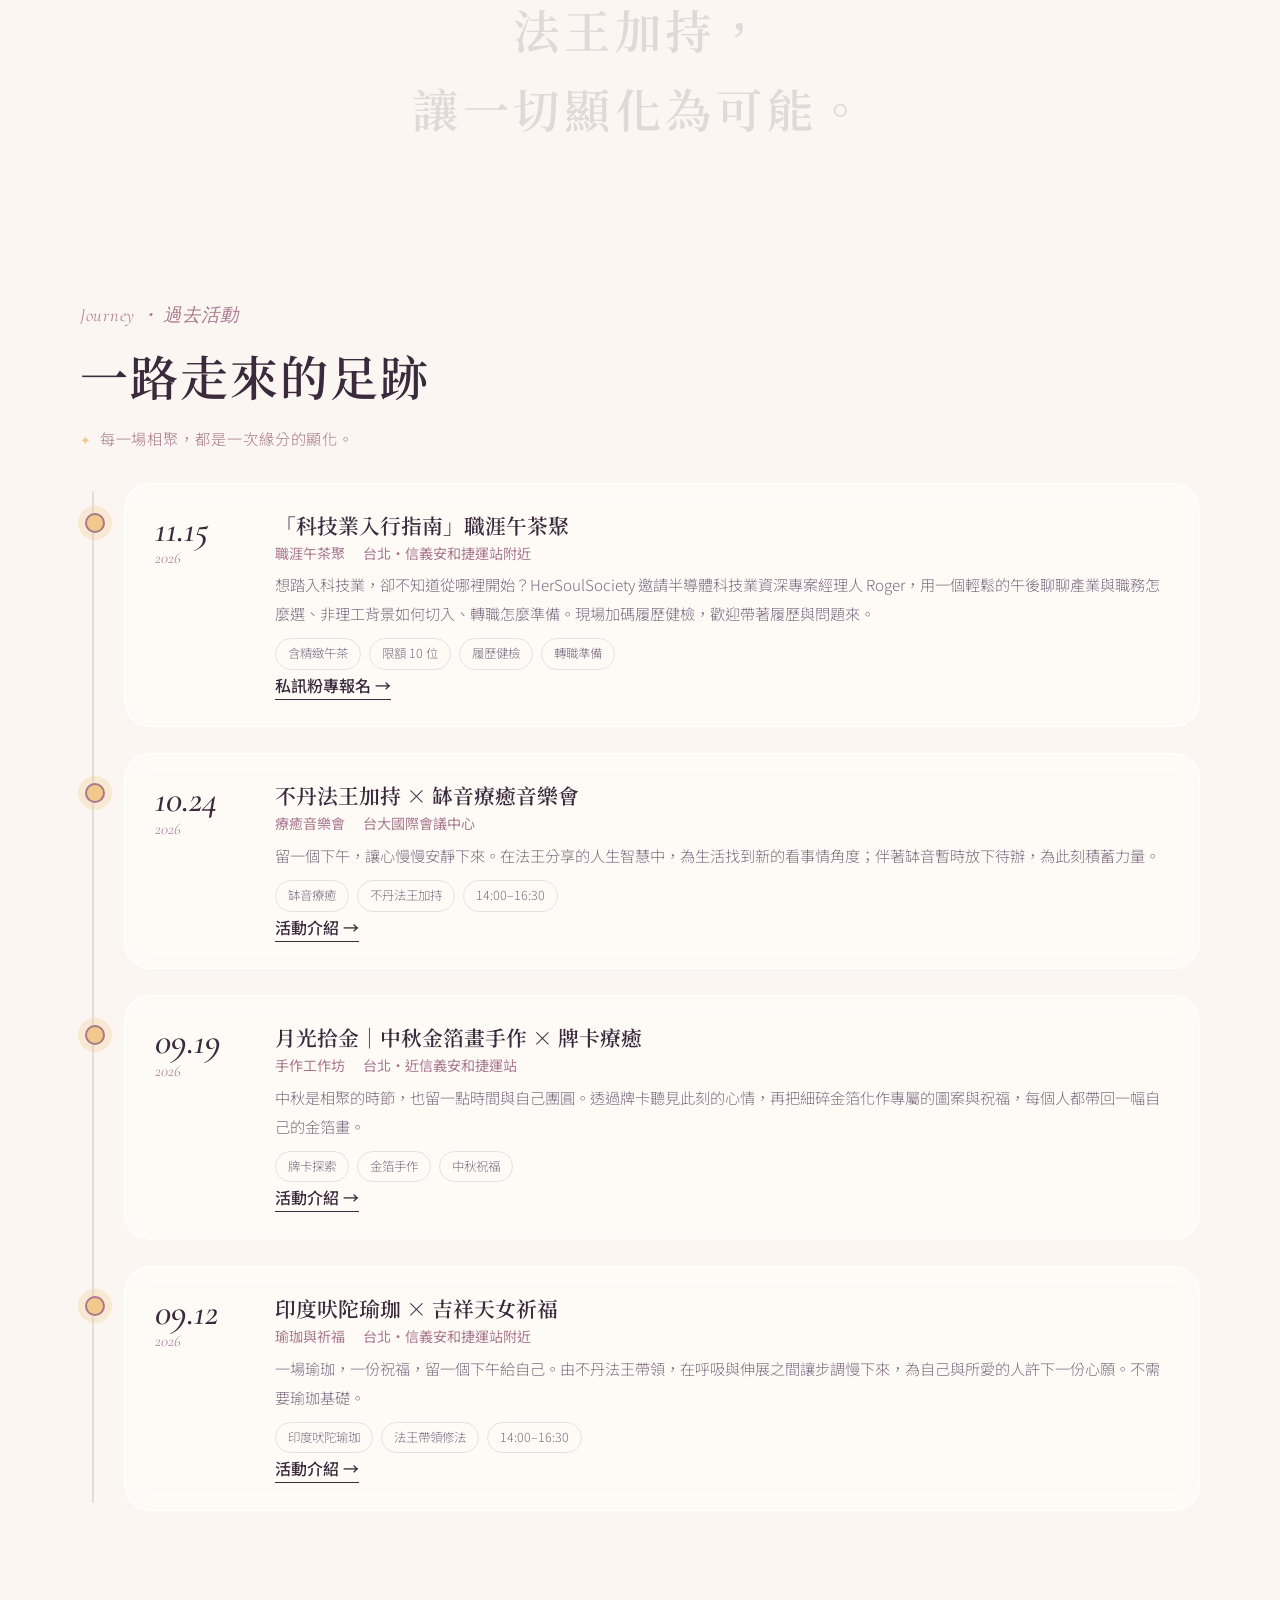
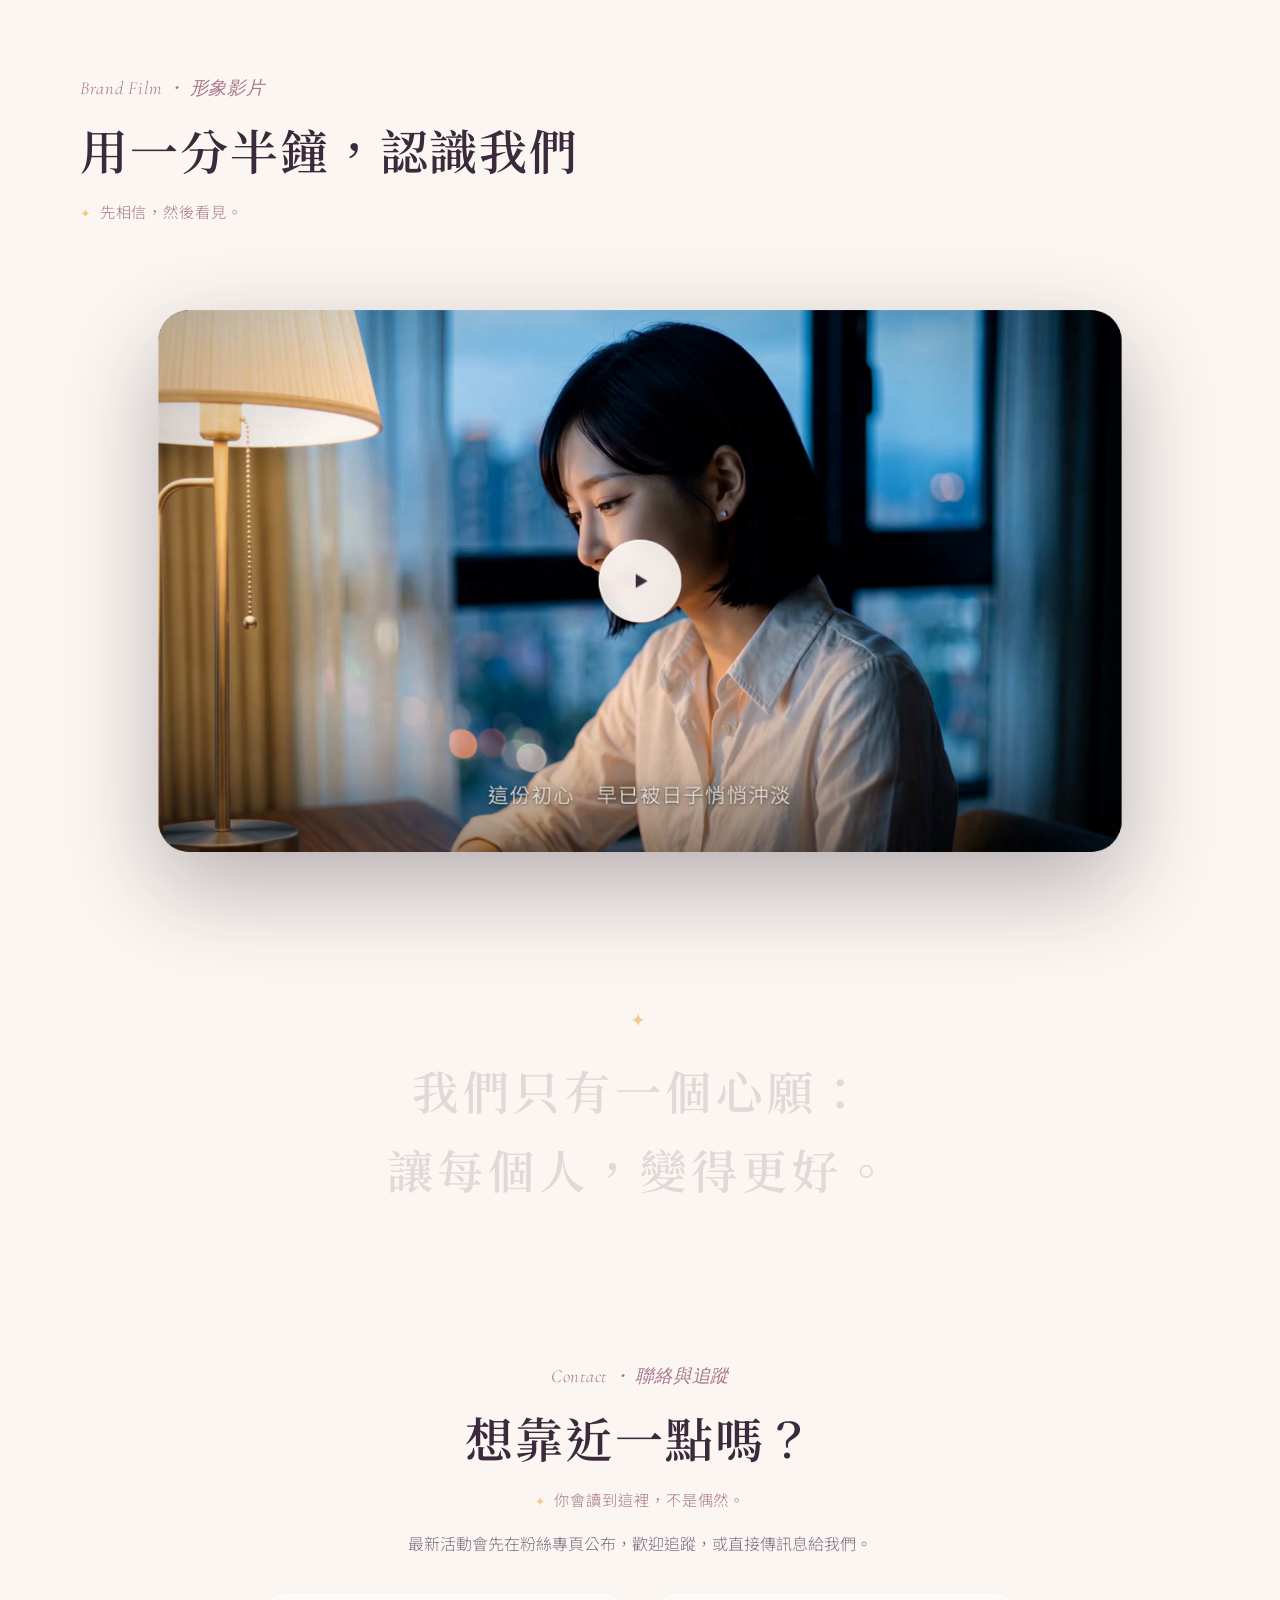
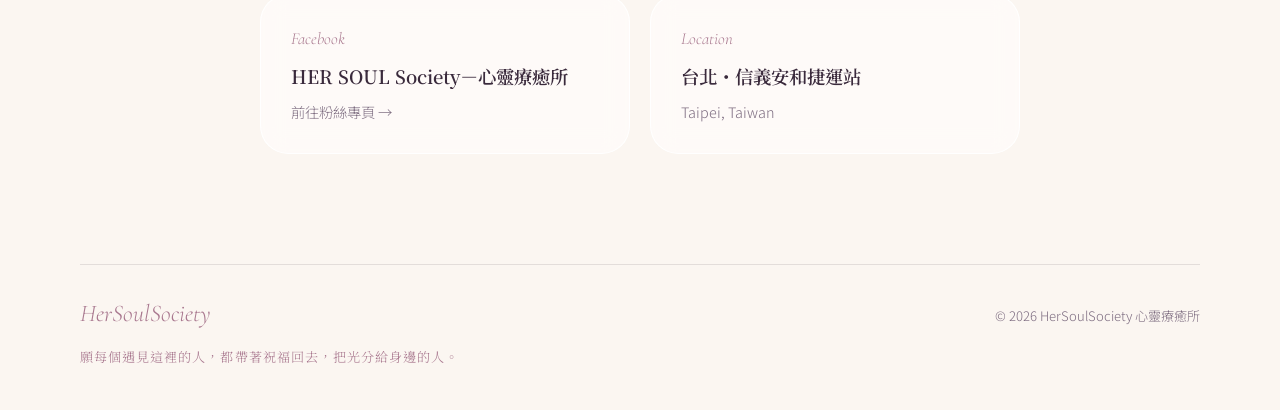
==== commit d4ed4300: "把 1/1 宇宙偏愛你音樂會融入首頁第一屏，舊專屬頁改為轉址 Co-Authored-By: Claude Opus 5.5 <noreply@anthropic.com>" ====
--- a/newyear-2027.html
+++ b/newyear-2027.html
@@ -2,178 +2,18 @@
 <html lang="zh-Hant">
 <head>
 <meta charset="utf-8">
-<meta name="viewport" content="width=device-width, initial-scale=1, viewport-fit=cover">
+<meta name="viewport" content="width=device-width, initial-scale=1">
 <title>宇宙偏愛你｜2027 新年第一天 不丹法王加持 × 缽音療癒音樂會｜HerSoulSociety</title>
 <meta name="description" content="2027.01.01（五）14:00–17:00，台北 W Hotel。新年第一天，在不丹法王的加持與缽音之中，為自己和所愛的人許下新一年的心願。">
 <meta property="og:title" content="宇宙偏愛你｜2027 新年第一天 不丹法王加持 × 缽音療癒音樂會">
 <meta property="og:description" content="2027.01.01（五）14:00–17:00・台北 W Hotel。把新年的第一個下午，留給自己。">
-<meta property="og:image" content="assets/events/2027-01-01_universe-loves-you.webp">
-<link rel="icon" href="assets/hs_logo.png">
-<link rel="preconnect" href="https://fonts.googleapis.com">
-<link rel="preconnect" href="https://fonts.gstatic.com" crossorigin>
-<link href="https://fonts.googleapis.com/css2?family=Cormorant+Garamond:ital,wght@0,500;1,400;1,500&family=Noto+Sans+TC:wght@300;400;500&family=Noto+Serif+TC:wght@400;600;900&display=swap" rel="stylesheet">
-<link rel="stylesheet" href="newyear.css">
+<meta property="og:image" content="https://royyang1991.github.io/hersoulsociety/assets/events/2027-01-01_universe-loves-you.webp">
+<link rel="canonical" href="./#newyear">
+<meta http-equiv="refresh" content="0; url=./#newyear">
+<script>location.replace("./#newyear");</script>
+<style>body{margin:0;min-height:100vh;display:grid;place-items:center;background:#170F2B;color:#F7E2B0;font-family:serif}</style>
 </head>
 <body>
-
-<!-- 進場：絲絨布幕拉開 -->
-<div class="curtain" aria-hidden="true">
-  <i class="c-l"></i><i class="c-r"></i>
-  <p class="c-txt"><small>2027 ・ New Year's Day</small>宇宙偏愛你</p>
-</div>
-
-<canvas id="stars" aria-hidden="true"></canvas>
-<div class="sky" aria-hidden="true"><i class="s1"></i><i class="s2"></i><i class="s3"></i></div>
-<div id="bar" aria-hidden="true"></div>
-
-<header class="top">
-  <a class="back" href="./"><img src="assets/hs_logo.png" alt=""><span>HerSoulSociety</span></a>
-  <a class="top-cta" href="#join">報名資訊</a>
-</header>
-
-<main>
-
-  <!-- 首屏 -->
-  <section class="hero">
-    <div class="hero-text">
-      <p class="kicker rv"><span></span>2027 新年第一天<span></span></p>
-      <h1 class="title" aria-label="宇宙偏愛你">
-        <span style="--i:0">宇</span><span style="--i:1">宙</span><span style="--i:2">偏</span><span style="--i:3">愛</span><span style="--i:4">你</span>
-      </h1>
-      <p class="sub rv" style="--d:.9s">不丹法王加持 <em>×</em> 缽音療癒音樂會</p>
-      <ul class="facts rv" style="--d:1.1s">
-        <li><small>Date</small><b>2027.01.01（五）</b></li>
-        <li><small>Time</small><b>14:00 – 17:00</b></li>
-        <li><small>Venue</small><b>台北 W Hotel</b></li>
-      </ul>
-      <div class="count rv" style="--d:1.3s" id="count" aria-live="off">
-        <span class="cl">距離新年第一個下午</span>
-        <div class="cd"><b id="cdD">--</b><small>天</small><b id="cdH">--</b><small>時</small><b id="cdM">--</b><small>分</small><b id="cdS">--</b><small>秒</small></div>
-      </div>
-      <div class="cta rv" style="--d:1.5s">
-        <a class="btn gold" href="https://www.facebook.com/share/1E7W6JuRWN/?mibextid=wwXIfr" target="_blank" rel="noopener"><span>私訊粉專報名</span></a>
-        <a class="btn line" href="#rise"><span>先聽聽這場的故事</span></a>
-      </div>
-    </div>
-    <div class="hero-poster rv" style="--d:.5s">
-      <div class="tilt" id="tilt">
-        <img src="assets/events/2027-01-01_universe-loves-you.webp" alt="宇宙偏愛你 活動海報：2027.01.01（五）14:00–17:00，台北 W Hotel">
-        <i class="sheen"></i>
-      </div>
-    </div>
-  </section>
-
-  <p class="lead-line rv">新的一年，<br class="m">從被祝福開始。</p>
-
-  <!-- 起 -->
-  <section class="chapter" id="rise">
-    <div class="ch-mark rv"><b>起</b><small>Chapter I</small></div>
-    <div class="ch-body">
-      <h2 class="rv">舊的一年，<br>你辛苦了。</h2>
-      <p class="rv">這一年，你可能趕過很多期限，扛過很多別人看不見的事。有些願望實現了，有些還在路上；有些人來了，有些人走了。</p>
-      <p class="rv">我們總是急著往前跑，卻很少停下來，好好跟過去的自己說一聲：謝謝你，撐到了這裡。</p>
-      <blockquote class="rv">在迎接新的開始之前，<br>先溫柔地，把舊的一年放下。</blockquote>
-    </div>
-  </section>
-
-  <!-- 承 -->
-  <section class="chapter" id="carry">
-    <div class="ch-mark rv"><b>承</b><small>Chapter II</small></div>
-    <div class="ch-body">
-      <h2 class="rv">為什麼，<br>是新年第一天？</h2>
-      <p class="rv">一年的第一天，像一張剛攤開的白紙。你在這一天放進什麼心意，往後的日子就會沿著它慢慢展開。</p>
-      <p class="rv">所以這一次，我們不把它交給補眠、也不交給人潮，而是把新年的第一個下午，留給一場安靜而盛大的祝福——在台北 W Hotel，由不丹法王親自加持，讓 2027 從「被好好祝福」開始。</p>
-      <div class="pillars">
-        <article class="pl rv"><em>01</em><h3>新年好運・祈福順遂</h3><p>迎接 2027，為新的一年開啟好運。把對未來的期待，化成清楚的祈願。</p></article>
-        <article class="pl rv"><em>02</em><h3>功德主加持・緣分善轉</h3><p>以虔誠心意，為自己與所愛的人祈願。願卡住的關係與緣分，慢慢往好的方向轉。</p></article>
-        <article class="pl rv"><em>03</em><h3>缽音療癒・回歸平靜</h3><p>放慢呼吸，聽見心裡的聲音。讓忙了一整年的身心，真正安靜下來。</p></article>
-      </div>
-    </div>
-  </section>
-
-  <!-- 轉 -->
-  <section class="chapter turn" id="turn">
-    <div class="ch-mark rv"><b>轉</b><small>Chapter III</small></div>
-    <div class="ch-body">
-      <h2 class="rv">當第一聲缽音響起，<br>世界忽然安靜了。</h2>
-      <div class="bowl-wrap rv" aria-hidden="true">
-        <i class="wave"></i><i class="wave"></i><i class="wave"></i><i class="wave"></i>
-        <svg class="bowl" viewBox="0 0 120 80"><defs><linearGradient id="bg" x1="0" x2="1"><stop offset="0" stop-color="#9A6A2E"/><stop offset=".45" stop-color="#F7E2B0"/><stop offset="1" stop-color="#B07E38"/></linearGradient></defs>
-          <ellipse cx="60" cy="18" rx="50" ry="10" fill="#6E4A1F"/><path d="M10 18 Q12 70 60 72 Q108 70 110 18 Q108 28 60 28 Q12 28 10 18Z" fill="url(#bg)"/><ellipse cx="60" cy="18" rx="50" ry="10" fill="none" stroke="#F7E2B0" stroke-width="1.5" opacity=".8"/></svg>
-      </div>
-      <p class="rv">聲音一圈一圈地擴散，穿過身體，也穿過那些一直轉個不停的念頭。你會發現，原來焦慮可以被放下，原來呼吸可以這麼慢。</p>
-      <p class="rv">在這樣的安靜裡，接受法王的加持。那不是要你相信什麼奇蹟，而是讓你重新想起：你本來就值得被祝福，宇宙一直都偏愛著你。</p>
-      <blockquote class="rv">信仰，不一定是答案；<br>它是讓你有力量，繼續往前走的那份相信。</blockquote>
-    </div>
-  </section>
-
-  <!-- 合 -->
-  <section class="chapter" id="close">
-    <div class="ch-mark rv"><b>合</b><small>Chapter IV</small></div>
-    <div class="ch-body">
-      <h2 class="rv">帶著祝福，<br>走進 2027。</h2>
-      <p class="rv">音樂會結束時，天色會慢慢暗下來，城市的燈一盞盞亮起。你帶走的不只是一個美好的下午，而是一份放在心上的祝福、一個清楚的新年心願，和一顆比來時更安定的心。</p>
-      <p class="rv">願這份祝福陪你走過新的一年，也願你把這道光，分給身邊重要的人。</p>
-    </div>
-  </section>
-
-  <!-- 你可以得到什麼 -->
-  <section class="gain">
-    <p class="label rv">What you'll receive</p>
-    <h2 class="rv">這個下午，你會帶走</h2>
-    <div class="gain-grid">
-      <article class="g rv"><i>✦</i><h3>一份新年的加持</h3><p>由不丹法王親自加持，讓新的一年從祝福開始。</p></article>
-      <article class="g rv"><i>☾</i><h3>真正的安靜</h3><p>在缽音裡放下整年的疲憊，讓身心重新找回平衡。</p></article>
-      <article class="g rv"><i>❀</i><h3>為所愛的人祈願</h3><p>把對家人、伴侶、朋友的心意，好好地說出來。</p></article>
-      <article class="g rv"><i>✧</i><h3>一個清楚的心願</h3><p>在安靜中聽見自己，知道 2027 最想往哪裡走。</p></article>
-      <article class="g rv"><i>◎</i><h3>有力量的信仰</h3><p>找到那份讓你在低潮時，依然願意相信的力量。</p></article>
-      <article class="g rv"><i>♡</i><h3>同頻的緣分</h3><p>和一群同樣想讓生活變好的人，在新年第一天相遇。</p></article>
-    </div>
-  </section>
-
-  <!-- 適合誰 -->
-  <section class="for">
-    <p class="label rv">Is this for you</p>
-    <h2 class="rv">如果你也是這樣，<br>這場就是為你準備的</h2>
-    <ul class="for-list">
-      <li class="rv">這一年過得很滿，想好好替自己畫下句點</li>
-      <li class="rv">對新的一年有期待，想用祝福開一個好頭</li>
-      <li class="rv">想為家人、伴侶或重要的人祈願</li>
-      <li class="rv">最近心很亂，想找回安定的感覺</li>
-      <li class="rv">一直想體驗缽音療癒，卻還沒有機會</li>
-      <li class="rv">不必有任何宗教背景，只要帶著一顆願意的心</li>
-    </ul>
-  </section>
-
-  <!-- 報名資訊 -->
-  <section class="join" id="join">
-    <div class="ticket rv">
-      <div class="t-left">
-        <p class="label">Event Info</p>
-        <h2>宇宙偏愛你</h2>
-        <p class="t-sub">不丹法王加持 × 缽音療癒音樂會</p>
-        <dl>
-          <dt>日期</dt><dd>2027.01.01（五）新年第一天</dd>
-          <dt>時間</dt><dd>14:00 – 17:00</dd>
-          <dt>地點</dt><dd>台北 W Hotel</dd>
-          <dt>報名</dt><dd>私訊 HerSoulSociety 粉絲專頁，我們會回覆名額與詳細資訊</dd>
-        </dl>
-        <a class="btn gold" href="https://www.facebook.com/share/1E7W6JuRWN/?mibextid=wwXIfr" target="_blank" rel="noopener"><span>私訊粉專報名 →</span></a>
-      </div>
-      <div class="t-right"><img src="assets/events/2027-01-01_universe-loves-you.webp" alt="" loading="lazy"></div>
-    </div>
-  </section>
-
-  <p class="final rv">你會讀到這裡，不是偶然。<br><b>宇宙，一直都偏愛著你。</b></p>
-</main>
-
-<footer>
-  <a href="./">← 回到 HerSoulSociety 首頁</a>
-  <span>願每個遇見這裡的人，都帶著祝福回去，把光分給身邊的人。</span>
-</footer>
-
-<a class="float-cta" href="#join">報名資訊 ✦</a>
-
-<script src="newyear.js"></script>
+<p><a href="./#newyear" style="color:inherit">前往「宇宙偏愛你」新年音樂會 →</a></p>
 </body>
 </html>
